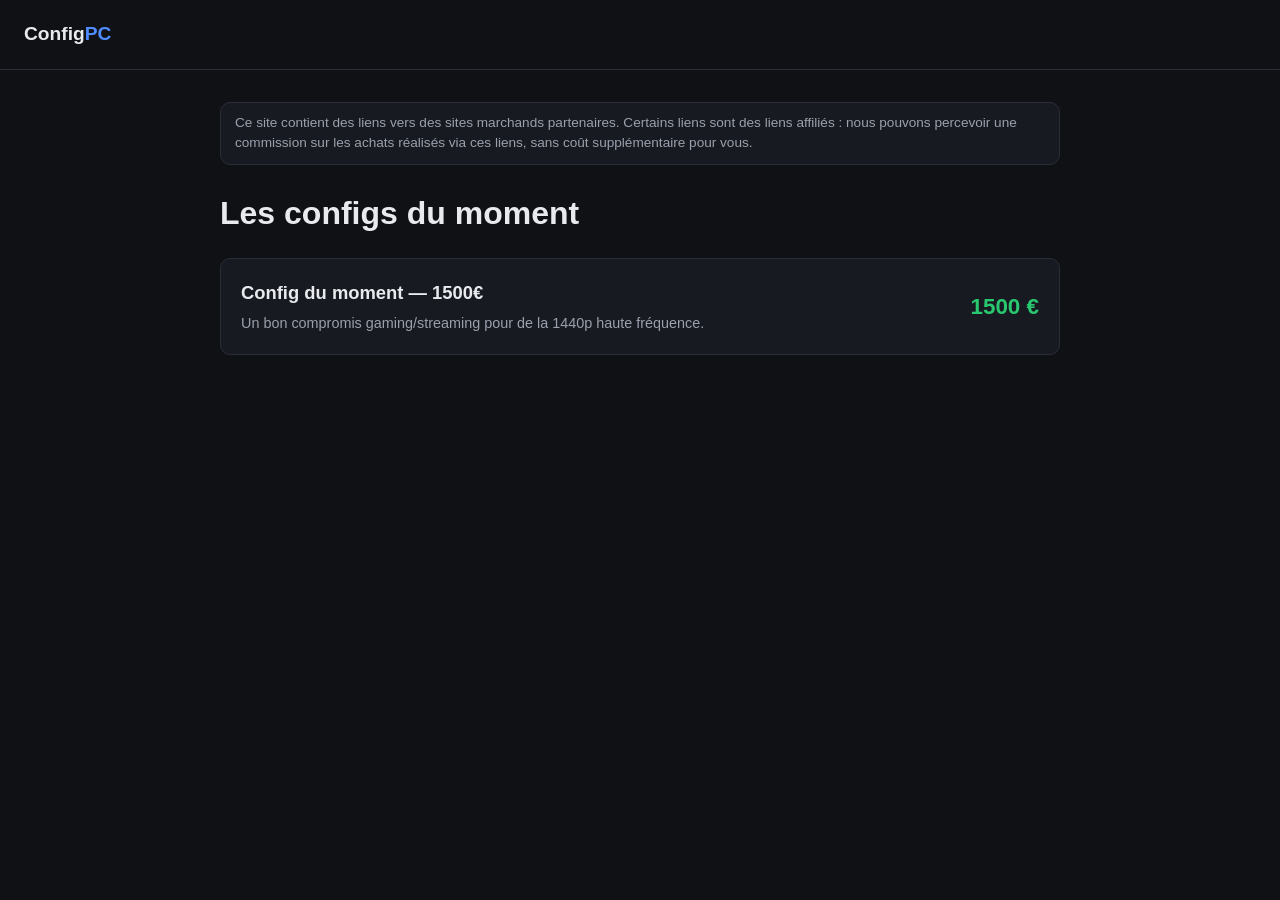
==== index.html @ 8f4c7db5 "Add files via upload" ====
<!doctype html>
<html lang="fr">
<head>
<meta charset="utf-8">
<meta name="viewport" content="width=device-width, initial-scale=1">
<title>Configs PC — Le site</title>
<link rel="stylesheet" href="style.css">
</head>
<body>
<header class="site">
  <a class="logo" href="index.html">Config<span>PC</span></a>
</header>

<main>
  <div class="disclosure">
    Ce site contient des liens vers des sites marchands partenaires. Certains liens sont des
    liens affiliés : nous pouvons percevoir une commission sur les achats réalisés via ces liens,
    sans coût supplémentaire pour vous.
  </div>

  <h1>Les configs du moment</h1>
  <div id="configs-list"></div>
</main>

<script src="data.js"></script>
<script>
  const list = document.getElementById("configs-list");
  CONFIGS.forEach(cfg => {
    const a = document.createElement("a");
    a.className = "config-card";
    a.href = "config.html?id=" + encodeURIComponent(cfg.id);
    a.innerHTML = `
      <div>
        <h2>${cfg.name}</h2>
        <p>${cfg.description || ""}</p>
      </div>
      <div class="config-price">${cfg.price} €</div>
    `;
    list.appendChild(a);
  });
</script>
</body>
</html>
---- style.css ----
:root {
  --bg: #0f1115;
  --panel: #171a21;
  --panel-2: #1e222b;
  --text: #e8eaed;
  --muted: #9aa1ac;
  --accent: #4f8cff;
  --accent-2: #29c76f;
  --warn: #ffb020;
  --border: #2a2e38;
  --radius: 10px;
}

* { box-sizing: border-box; }

body {
  margin: 0;
  font-family: -apple-system, BlinkMacSystemFont, "Segoe UI", Roboto, Helvetica, Arial, sans-serif;
  background: var(--bg);
  color: var(--text);
  line-height: 1.5;
}

header.site {
  padding: 20px 24px;
  border-bottom: 1px solid var(--border);
  display: flex;
  align-items: center;
  justify-content: space-between;
}

header.site .logo {
  font-weight: 700;
  font-size: 1.2rem;
  text-decoration: none;
  color: var(--text);
}

header.site .logo span { color: var(--accent); }

main {
  max-width: 880px;
  margin: 0 auto;
  padding: 32px 20px 80px;
}

.disclosure {
  font-size: 0.85rem;
  color: var(--muted);
  background: var(--panel);
  border: 1px solid var(--border);
  border-radius: var(--radius);
  padding: 10px 14px;
  margin-bottom: 24px;
}

.config-card {
  background: var(--panel);
  border: 1px solid var(--border);
  border-radius: var(--radius);
  padding: 20px;
  margin-bottom: 20px;
  display: flex;
  justify-content: space-between;
  align-items: center;
  gap: 16px;
  text-decoration: none;
  color: var(--text);
}

.config-card:hover { border-color: var(--accent); }

.config-card h2 { margin: 0 0 6px; font-size: 1.15rem; }
.config-card p { margin: 0; color: var(--muted); font-size: 0.9rem; }
.config-price {
  font-size: 1.4rem;
  font-weight: 700;
  color: var(--accent-2);
  white-space: nowrap;
}

.config-header {
  display: flex;
  justify-content: space-between;
  align-items: baseline;
  margin-bottom: 6px;
}

.config-header h1 { margin: 0; font-size: 1.5rem; }
.config-total { font-size: 1.6rem; font-weight: 700; color: var(--accent-2); }

.component-row {
  background: var(--panel);
  border: 1px solid var(--border);
  border-radius: var(--radius);
  padding: 16px 18px;
  margin-bottom: 12px;
  display: flex;
  justify-content: space-between;
  align-items: center;
  gap: 16px;
  flex-wrap: wrap;
}

.component-info .category {
  font-size: 0.75rem;
  text-transform: uppercase;
  letter-spacing: 0.04em;
  color: var(--muted);
}

.component-info .name { font-weight: 600; margin-top: 2px; }

.offer-list {
  display: flex;
  flex-direction: column;
  gap: 6px;
  align-items: flex-end;
}

.offer {
  display: flex;
  align-items: center;
  gap: 10px;
}

.offer .merchant { color: var(--muted); font-size: 0.85rem; }
.offer .price { font-weight: 700; }

.btn {
  display: inline-block;
  background: var(--accent);
  color: #fff;
  border: none;
  border-radius: 8px;
  padding: 8px 14px;
  font-size: 0.85rem;
  font-weight: 600;
  text-decoration: none;
  cursor: pointer;
}

.btn:hover { filter: brightness(1.08); }
.btn.secondary { background: var(--panel-2); border: 1px solid var(--border); color: var(--text); }

.back-link {
  color: var(--muted);
  text-decoration: none;
  font-size: 0.9rem;
}
.back-link:hover { color: var(--text); }

/* --- Gateway / passerelle --- */
.gateway-box {
  max-width: 520px;
  margin: 60px auto;
  background: var(--panel);
  border: 1px solid var(--border);
  border-radius: 14px;
  padding: 32px;
  text-align: center;
}

.gateway-box .icon { font-size: 2.4rem; margin-bottom: 10px; }
.gateway-box h1 { font-size: 1.3rem; margin: 0 0 12px; }
.gateway-box p { color: var(--muted); margin: 0 0 22px; font-size: 0.95rem; }

.gateway-box .product-summary {
  background: var(--panel-2);
  border: 1px solid var(--border);
  border-radius: 8px;
  padding: 14px;
  margin-bottom: 22px;
  text-align: left;
}
.gateway-box .product-summary .label { font-size: 0.75rem; color: var(--muted); text-transform: uppercase; }
.gateway-box .product-summary .value { font-weight: 700; margin-top: 2px; }

.gateway-box .btn-continue {
  width: 100%;
  padding: 14px;
  font-size: 1rem;
  border-radius: 10px;
}

.step-indicator {
  display: flex;
  justify-content: center;
  gap: 8px;
  margin-bottom: 20px;
}
.step-indicator .dot {
  width: 8px; height: 8px; border-radius: 50%;
  background: var(--border);
}
.step-indicator .dot.active { background: var(--accent); }
.step-indicator .dot.done { background: var(--accent-2); }

.error-box {
  max-width: 480px;
  margin: 60px auto;
  text-align: center;
  color: var(--muted);
}
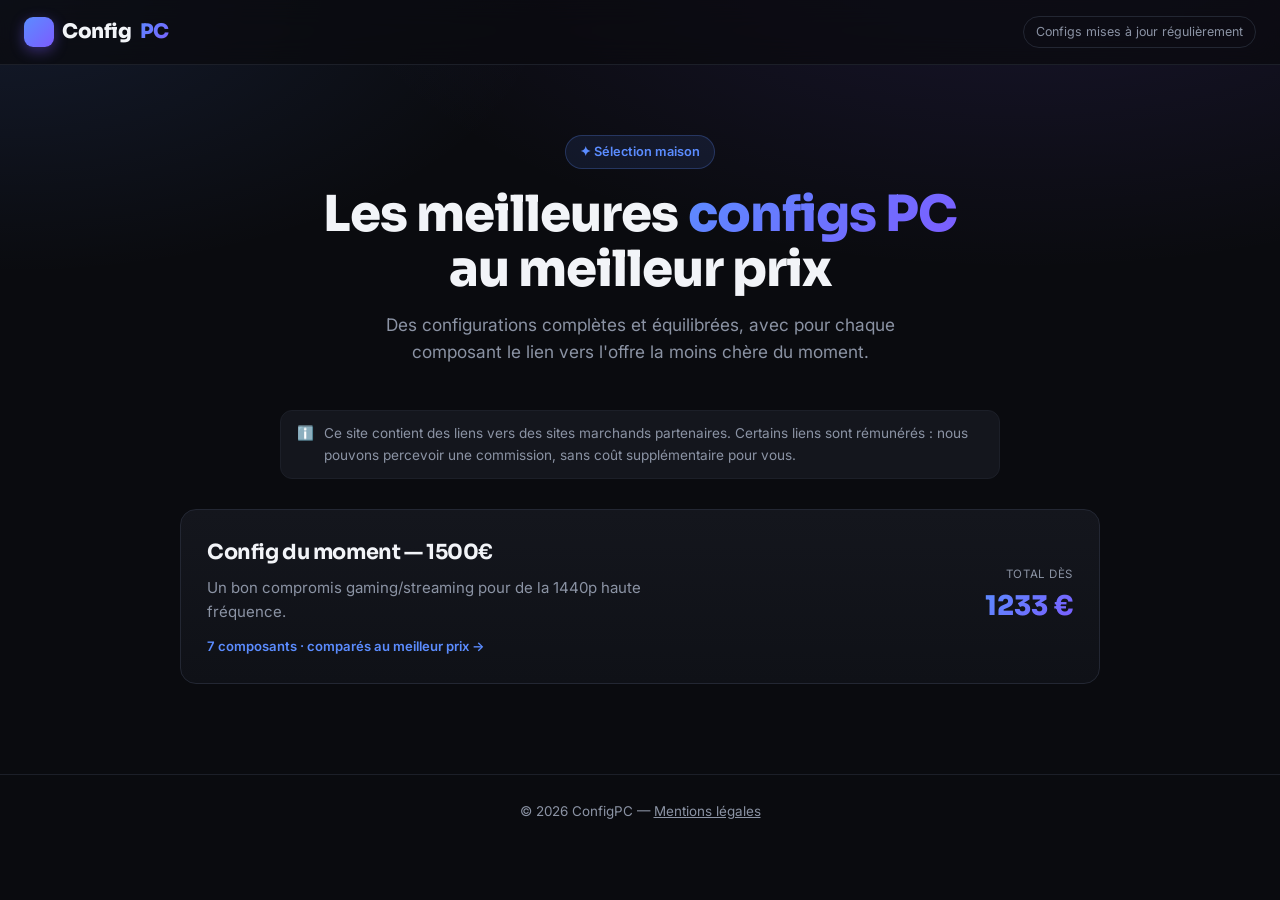
==== commit 41ba1e99: "Add files via upload" ====
--- a/index.html
+++ b/index.html
@@ -3,29 +3,40 @@
 <head>
 <meta charset="utf-8">
 <meta name="viewport" content="width=device-width, initial-scale=1">
-<title>Configs PC — Le site</title>
+<title>ConfigPC — Les meilleures configs PC du moment</title>
 <link rel="stylesheet" href="style.css">
 </head>
 <body>
 <header class="site">
-  <a class="logo" href="index.html">Config<span>PC</span></a>
+  <a class="logo" href="index.html"><span class="mark">🖥️</span>Config<span>PC</span></a>
+  <div class="tag">Configs mises à jour régulièrement</div>
 </header>
 
 <main>
+  <section class="hero">
+    <span class="eyebrow">✦ Sélection maison</span>
+    <h1>Les meilleures <span class="grad">configs PC</span><br>au meilleur prix</h1>
+    <p>Des configurations complètes et équilibrées, avec pour chaque composant le lien vers l'offre la moins chère du moment.</p>
+  </section>
+
   <div class="disclosure">
-    Ce site contient des liens vers des sites marchands partenaires. Certains liens sont des
-    liens affiliés : nous pouvons percevoir une commission sur les achats réalisés via ces liens,
-    sans coût supplémentaire pour vous.
+    <span>Ce site contient des liens vers des sites marchands partenaires. Certains liens sont rémunérés : nous pouvons percevoir une commission, sans coût supplémentaire pour vous.</span>
   </div>
 
-  <h1>Les configs du moment</h1>
-  <div id="configs-list"></div>
+  <div class="configs-grid" id="configs-list"></div>
 </main>
+
+<footer class="site">
+  © <span id="year"></span> ConfigPC — <a href="#">Mentions légales</a>
+</footer>
 
 <script src="data.js"></script>
 <script>
+  document.getElementById("year").textContent = new Date().getFullYear();
   const list = document.getElementById("configs-list");
   CONFIGS.forEach(cfg => {
+    const total = configTotal(cfg);
+    const nb = cfg.components.length;
     const a = document.createElement("a");
     a.className = "config-card";
     a.href = "config.html?id=" + encodeURIComponent(cfg.id);
@@ -33,8 +44,12 @@
       <div>
         <h2>${cfg.name}</h2>
         <p>${cfg.description || ""}</p>
+        <div class="cta">${nb} composants · comparés au meilleur prix →</div>
       </div>
-      <div class="config-price">${cfg.price} €</div>
+      <div class="price-wrap">
+        <div class="price-label">Total dès</div>
+        <div class="config-price">${total} €</div>
+      </div>
     `;
     list.appendChild(a);
   });
--- a/style.css
+++ b/style.css
@@ -1,204 +1,342 @@
+@import url('https://fonts.googleapis.com/css2?family=Sora:wght@600;700;800&family=Inter:wght@400;500;600&display=swap');
+
 :root {
-  --bg: #0f1115;
-  --panel: #171a21;
-  --panel-2: #1e222b;
-  --text: #e8eaed;
-  --muted: #9aa1ac;
-  --accent: #4f8cff;
-  --accent-2: #29c76f;
-  --warn: #ffb020;
-  --border: #2a2e38;
-  --radius: 10px;
+  --bg: #0a0b0f;
+  --bg-2: #0f1117;
+  --panel: #14161d;
+  --panel-2: #1a1d26;
+  --text: #f2f4f8;
+  --muted: #8b93a4;
+  --accent: #5b8cff;
+  --accent-2: #7c5cff;
+  --green: #2fd47a;
+  --warn: #ffb84d;
+  --border: #232733;
+  --border-soft: #1c1f28;
+  --radius: 16px;
+  --shadow: 0 10px 40px rgba(0,0,0,.45);
+  --grad: linear-gradient(135deg, #5b8cff 0%, #7c5cff 100%);
 }
 
 * { box-sizing: border-box; }
+
+html { scroll-behavior: smooth; }
 
 body {
   margin: 0;
-  font-family: -apple-system, BlinkMacSystemFont, "Segoe UI", Roboto, Helvetica, Arial, sans-serif;
-  background: var(--bg);
+  font-family: 'Inter', -apple-system, BlinkMacSystemFont, "Segoe UI", Roboto, sans-serif;
   color: var(--text);
-  line-height: 1.5;
-}
-
+  line-height: 1.6;
+  background:
+    radial-gradient(1200px 600px at 80% -10%, rgba(124,92,255,.14), transparent 60%),
+    radial-gradient(1000px 500px at 0% 0%, rgba(91,140,255,.12), transparent 55%),
+    var(--bg);
+  min-height: 100vh;
+}
+
+h1, h2, h3, .logo { font-family: 'Sora', 'Inter', sans-serif; letter-spacing: -0.02em; }
+
+a { color: inherit; }
+
+/* ---------- Header ---------- */
 header.site {
-  padding: 20px 24px;
-  border-bottom: 1px solid var(--border);
+  position: sticky;
+  top: 0;
+  z-index: 50;
+  padding: 16px 24px;
   display: flex;
   align-items: center;
   justify-content: space-between;
+  background: rgba(10,11,15,.72);
+  backdrop-filter: blur(14px);
+  border-bottom: 1px solid var(--border-soft);
 }
 
 header.site .logo {
-  font-weight: 700;
-  font-size: 1.2rem;
+  font-weight: 800;
+  font-size: 1.25rem;
   text-decoration: none;
   color: var(--text);
-}
-
-header.site .logo span { color: var(--accent); }
-
-main {
-  max-width: 880px;
-  margin: 0 auto;
-  padding: 32px 20px 80px;
-}
-
+  display: flex;
+  align-items: center;
+  gap: 8px;
+}
+header.site .logo .mark {
+  width: 30px; height: 30px;
+  border-radius: 9px;
+  background: var(--grad);
+  display: grid; place-items: center;
+  font-size: 15px;
+  box-shadow: 0 4px 14px rgba(124,92,255,.4);
+}
+header.site .logo span {
+  background: var(--grad);
+  -webkit-background-clip: text;
+  background-clip: text;
+  -webkit-text-fill-color: transparent;
+}
+header.site .tag {
+  font-size: .78rem;
+  color: var(--muted);
+  border: 1px solid var(--border);
+  padding: 5px 12px;
+  border-radius: 999px;
+}
+
+main { max-width: 960px; margin: 0 auto; padding: 40px 20px 90px; }
+
+/* ---------- Hero ---------- */
+.hero { text-align: center; padding: 30px 0 44px; }
+.hero .eyebrow {
+  display: inline-block;
+  font-size: .8rem;
+  font-weight: 600;
+  color: var(--accent);
+  background: rgba(91,140,255,.1);
+  border: 1px solid rgba(91,140,255,.25);
+  padding: 6px 14px;
+  border-radius: 999px;
+  margin-bottom: 18px;
+}
+.hero h1 { font-size: clamp(2rem, 5vw, 3.1rem); font-weight: 800; margin: 0 0 14px; line-height: 1.1; }
+.hero h1 .grad {
+  background: var(--grad);
+  -webkit-background-clip: text; background-clip: text; -webkit-text-fill-color: transparent;
+}
+.hero p { color: var(--muted); font-size: 1.08rem; max-width: 560px; margin: 0 auto; }
+
+/* ---------- Disclosure ---------- */
 .disclosure {
   font-size: 0.85rem;
   color: var(--muted);
   background: var(--panel);
+  border: 1px solid var(--border-soft);
+  border-radius: 12px;
+  padding: 12px 16px;
+  margin: 0 auto 30px;
+  max-width: 720px;
+  display: flex; gap: 10px; align-items: flex-start;
+}
+.disclosure::before { content: "ℹ️"; }
+
+/* ---------- Config cards (accueil) ---------- */
+.configs-grid { display: grid; gap: 18px; }
+.config-card {
+  position: relative;
+  background: linear-gradient(180deg, var(--panel) 0%, var(--bg-2) 100%);
   border: 1px solid var(--border);
   border-radius: var(--radius);
-  padding: 10px 14px;
-  margin-bottom: 24px;
-}
-
-.config-card {
-  background: var(--panel);
-  border: 1px solid var(--border);
-  border-radius: var(--radius);
-  padding: 20px;
-  margin-bottom: 20px;
+  padding: 26px;
   display: flex;
   justify-content: space-between;
   align-items: center;
-  gap: 16px;
+  gap: 20px;
   text-decoration: none;
   color: var(--text);
-}
-
-.config-card:hover { border-color: var(--accent); }
-
-.config-card h2 { margin: 0 0 6px; font-size: 1.15rem; }
-.config-card p { margin: 0; color: var(--muted); font-size: 0.9rem; }
+  transition: transform .18s ease, border-color .18s ease, box-shadow .18s ease;
+  overflow: hidden;
+}
+.config-card::before {
+  content: "";
+  position: absolute; inset: 0;
+  background: var(--grad);
+  opacity: 0; transition: opacity .18s ease;
+  -webkit-mask: linear-gradient(#000 0 0) content-box, linear-gradient(#000 0 0);
+  -webkit-mask-composite: xor; mask-composite: exclude;
+  padding: 1px; border-radius: var(--radius);
+}
+.config-card:hover { transform: translateY(-3px); border-color: transparent; box-shadow: var(--shadow); }
+.config-card:hover::before { opacity: 1; }
+.config-card h2 { margin: 0 0 6px; font-size: 1.3rem; }
+.config-card p { margin: 0; color: var(--muted); font-size: 0.94rem; max-width: 460px; }
+.config-card .cta { font-size: .82rem; color: var(--accent); margin-top: 12px; font-weight: 600; }
 .config-price {
-  font-size: 1.4rem;
-  font-weight: 700;
-  color: var(--accent-2);
+  font-size: 1.7rem;
+  font-weight: 800;
+  font-family: 'Sora', sans-serif;
+  background: var(--grad);
+  -webkit-background-clip: text; background-clip: text; -webkit-text-fill-color: transparent;
   white-space: nowrap;
 }
 
+/* ---------- Page config détail ---------- */
+.back-link { color: var(--muted); text-decoration: none; font-size: 0.92rem; display: inline-flex; gap: 6px; align-items: center; margin-bottom: 20px; }
+.back-link:hover { color: var(--text); }
+
 .config-header {
-  display: flex;
-  justify-content: space-between;
-  align-items: baseline;
-  margin-bottom: 6px;
-}
-
-.config-header h1 { margin: 0; font-size: 1.5rem; }
-.config-total { font-size: 1.6rem; font-weight: 700; color: var(--accent-2); }
+  display: flex; justify-content: space-between; align-items: center;
+  flex-wrap: wrap; gap: 12px;
+  padding: 26px;
+  background: linear-gradient(180deg, var(--panel) 0%, var(--bg-2) 100%);
+  border: 1px solid var(--border);
+  border-radius: var(--radius);
+  margin-bottom: 10px;
+}
+.config-header h1 { margin: 0; font-size: 1.6rem; }
+.config-header .sub { color: var(--muted); font-size: .95rem; margin-top: 4px; }
+.config-total {
+  font-size: 1.9rem; font-weight: 800; font-family: 'Sora', sans-serif;
+  background: var(--grad); -webkit-background-clip: text; background-clip: text; -webkit-text-fill-color: transparent;
+}
+
+.section-label { color: var(--muted); font-size: .8rem; text-transform: uppercase; letter-spacing: .08em; margin: 26px 4px 12px; }
 
 .component-row {
   background: var(--panel);
-  border: 1px solid var(--border);
-  border-radius: var(--radius);
-  padding: 16px 18px;
+  border: 1px solid var(--border-soft);
+  border-radius: 14px;
+  padding: 18px 20px;
   margin-bottom: 12px;
   display: flex;
   justify-content: space-between;
   align-items: center;
   gap: 16px;
   flex-wrap: wrap;
-}
-
-.component-info .category {
-  font-size: 0.75rem;
-  text-transform: uppercase;
-  letter-spacing: 0.04em;
-  color: var(--muted);
-}
-
-.component-info .name { font-weight: 600; margin-top: 2px; }
-
-.offer-list {
-  display: flex;
-  flex-direction: column;
-  gap: 6px;
-  align-items: flex-end;
-}
-
-.offer {
-  display: flex;
-  align-items: center;
-  gap: 10px;
-}
-
-.offer .merchant { color: var(--muted); font-size: 0.85rem; }
-.offer .price { font-weight: 700; }
-
+  transition: border-color .15s ease;
+}
+.component-row:hover { border-color: var(--border); }
+.component-info { display: flex; align-items: center; gap: 14px; }
+.component-info .ico {
+  width: 42px; height: 42px; border-radius: 11px;
+  background: var(--panel-2); border: 1px solid var(--border);
+  display: grid; place-items: center; font-size: 20px; flex-shrink: 0;
+}
+.component-info .category { font-size: 0.72rem; text-transform: uppercase; letter-spacing: 0.05em; color: var(--muted); }
+.component-info .name { font-weight: 600; margin-top: 1px; font-size: 1.02rem; }
+
+.offer-list { display: flex; flex-direction: column; gap: 8px; align-items: flex-end; }
+.offer { display: flex; align-items: center; gap: 12px; }
+.offer .merchant { color: var(--muted); font-size: 0.86rem; }
+.offer .price { font-weight: 700; font-size: 1.05rem; }
+
+/* ---------- Buttons ---------- */
 .btn {
-  display: inline-block;
-  background: var(--accent);
-  color: #fff;
-  border: none;
-  border-radius: 8px;
-  padding: 8px 14px;
-  font-size: 0.85rem;
-  font-weight: 600;
-  text-decoration: none;
-  cursor: pointer;
-}
-
-.btn:hover { filter: brightness(1.08); }
-.btn.secondary { background: var(--panel-2); border: 1px solid var(--border); color: var(--text); }
-
-.back-link {
-  color: var(--muted);
-  text-decoration: none;
-  font-size: 0.9rem;
-}
-.back-link:hover { color: var(--text); }
-
-/* --- Gateway / passerelle --- */
+  display: inline-flex; align-items: center; gap: 6px;
+  background: var(--grad); color: #fff; border: none;
+  border-radius: 10px; padding: 9px 16px;
+  font-size: 0.86rem; font-weight: 600; font-family: 'Inter', sans-serif;
+  text-decoration: none; cursor: pointer;
+  transition: transform .12s ease, filter .12s ease;
+  box-shadow: 0 4px 16px rgba(91,140,255,.28);
+}
+.btn:hover { transform: translateY(-1px); filter: brightness(1.08); }
+.btn.secondary { background: var(--panel-2); border: 1px solid var(--border); color: var(--text); box-shadow: none; }
+
+/* ---------- Gateway ---------- */
 .gateway-box {
-  max-width: 520px;
-  margin: 60px auto;
+  max-width: 480px; margin: 70px auto;
+  background: linear-gradient(180deg, var(--panel) 0%, var(--bg-2) 100%);
+  border: 1px solid var(--border);
+  border-radius: 20px; padding: 40px 34px;
+  text-align: center; box-shadow: var(--shadow);
+}
+.gateway-box .icon {
+  width: 64px; height: 64px; margin: 0 auto 18px;
+  border-radius: 18px; display: grid; place-items: center; font-size: 30px;
+  background: var(--panel-2); border: 1px solid var(--border);
+}
+.gateway-box h1 { font-size: 1.4rem; margin: 0 0 12px; }
+.gateway-box p { color: var(--muted); margin: 0 0 24px; font-size: 0.96rem; }
+.gateway-box .product-summary {
+  background: var(--bg-2); border: 1px solid var(--border-soft);
+  border-radius: 12px; padding: 16px; margin-bottom: 24px; text-align: left;
+}
+.gateway-box .product-summary .label { font-size: 0.72rem; color: var(--muted); text-transform: uppercase; letter-spacing: .05em; }
+.gateway-box .product-summary .value { font-weight: 700; margin-top: 2px; }
+.gateway-box .btn-continue { width: 100%; padding: 15px; font-size: 1rem; border-radius: 12px; justify-content: center; }
+
+.step-indicator { display: flex; justify-content: center; gap: 8px; margin-bottom: 22px; }
+.step-indicator .dot { width: 28px; height: 5px; border-radius: 999px; background: var(--border); }
+.step-indicator .dot.active { background: var(--accent); }
+.step-indicator .dot.done { background: var(--green); }
+
+.error-box { max-width: 480px; margin: 70px auto; text-align: center; color: var(--muted); }
+
+/* ---------- Prix carte accueil ---------- */
+.price-wrap { text-align: right; }
+.price-label { font-size: .72rem; color: var(--muted); text-transform: uppercase; letter-spacing: .05em; margin-bottom: 2px; }
+
+/* ---------- Total page config ---------- */
+.total-wrap { text-align: right; }
+.total-label { font-size: .72rem; color: var(--muted); text-transform: uppercase; letter-spacing: .05em; margin-bottom: 2px; }
+
+/* ---------- Carte composant (avec comparateur) ---------- */
+.component-card {
   background: var(--panel);
-  border: 1px solid var(--border);
+  border: 1px solid var(--border-soft);
   border-radius: 14px;
-  padding: 32px;
-  text-align: center;
-}
-
-.gateway-box .icon { font-size: 2.4rem; margin-bottom: 10px; }
-.gateway-box h1 { font-size: 1.3rem; margin: 0 0 12px; }
-.gateway-box p { color: var(--muted); margin: 0 0 22px; font-size: 0.95rem; }
-
-.gateway-box .product-summary {
-  background: var(--panel-2);
-  border: 1px solid var(--border);
-  border-radius: 8px;
-  padding: 14px;
-  margin-bottom: 22px;
-  text-align: left;
-}
-.gateway-box .product-summary .label { font-size: 0.75rem; color: var(--muted); text-transform: uppercase; }
-.gateway-box .product-summary .value { font-weight: 700; margin-top: 2px; }
-
-.gateway-box .btn-continue {
-  width: 100%;
-  padding: 14px;
-  font-size: 1rem;
-  border-radius: 10px;
-}
-
-.step-indicator {
-  display: flex;
-  justify-content: center;
-  gap: 8px;
-  margin-bottom: 20px;
-}
-.step-indicator .dot {
-  width: 8px; height: 8px; border-radius: 50%;
-  background: var(--border);
-}
-.step-indicator .dot.active { background: var(--accent); }
-.step-indicator .dot.done { background: var(--accent-2); }
-
-.error-box {
-  max-width: 480px;
-  margin: 60px auto;
-  text-align: center;
-  color: var(--muted);
-}
+  margin-bottom: 12px;
+  overflow: hidden;
+  transition: border-color .15s ease;
+}
+.component-card:hover { border-color: var(--border); }
+
+.component-head {
+  padding: 16px 18px;
+  display: flex; justify-content: space-between; align-items: center;
+  gap: 16px; flex-wrap: wrap;
+}
+.component-info { display: flex; align-items: center; gap: 14px; }
+.component-info .ico,
+.component-info .comp-img {
+  width: 56px; height: 56px; border-radius: 12px; flex-shrink: 0;
+  background: var(--panel-2); border: 1px solid var(--border);
+  display: grid; place-items: center; font-size: 24px;
+}
+.component-info .comp-img { object-fit: contain; padding: 4px; background: #fff; }
+.component-info .category { font-size: 0.72rem; text-transform: uppercase; letter-spacing: 0.05em; color: var(--muted); }
+.component-info .name { font-weight: 600; margin-top: 1px; font-size: 1.05rem; }
+.best-inline { font-size: .82rem; color: var(--muted); margin-top: 4px; }
+.best-inline strong { color: var(--green); }
+
+.head-right { display: flex; align-items: center; gap: 10px; }
+.compare-toggle {
+  background: var(--panel-2); border: 1px solid var(--border); color: var(--text);
+  border-radius: 9px; padding: 8px 12px; font-size: .82rem; font-weight: 600;
+  cursor: pointer; font-family: 'Inter', sans-serif;
+}
+.compare-toggle:hover { border-color: var(--accent); }
+
+/* panneau des offres (comparateur) */
+.offers-panel { max-height: 0; overflow: hidden; transition: max-height .3s ease; border-top: 0 solid var(--border-soft); }
+.offers-panel.open { max-height: 1400px; border-top: 1px solid var(--border-soft); }
+
+.offer-line {
+  display: flex; justify-content: space-between; align-items: center;
+  gap: 14px; padding: 14px 18px; border-bottom: 1px solid var(--border-soft);
+}
+.offer-line:last-child { border-bottom: none; }
+.offer-line.best { background: rgba(47,212,122,.06); }
+.offer-merchant { display: flex; flex-direction: column; gap: 2px; }
+.best-tag {
+  align-self: flex-start; font-size: .68rem; font-weight: 700; color: #041;
+  background: var(--green); padding: 2px 8px; border-radius: 999px; margin-bottom: 3px;
+}
+.offer-merchant .m-name { font-weight: 600; }
+.offer-merchant .m-sub { font-size: .8rem; color: var(--muted); display: flex; align-items: center; gap: 8px; }
+
+.offer-right { display: flex; align-items: center; gap: 14px; }
+.offer-prices { text-align: right; display: flex; flex-direction: column; }
+.old-price { font-size: .78rem; color: var(--muted); text-decoration: line-through; }
+.offer-total { font-weight: 800; font-size: 1.15rem; }
+
+.stock-badge { font-size: .7rem; padding: 2px 8px; border-radius: 999px; font-weight: 600; }
+.stock-ok  { background: rgba(47,212,122,.14); color: #6ff0a8; }
+.stock-low { background: rgba(255,184,77,.16); color: #ffce80; }
+.stock-out { background: rgba(255,90,90,.16); color: #ff9a9a; }
+
+.promo-line { display: flex; align-items: center; gap: 8px; margin-top: 4px; flex-wrap: wrap; }
+.promo-badge {
+  font-size: .74rem; font-weight: 700; padding: 3px 9px; border-radius: 999px;
+  background: linear-gradient(135deg,#ff6a3d,#ff3d81); color: #fff;
+}
+.countdown { font-size: .76rem; color: var(--warn); font-weight: 600; }
+
+/* ---------- Footer ---------- */
+footer.site { border-top: 1px solid var(--border-soft); padding: 26px 20px; text-align: center; color: var(--muted); font-size: .84rem; }
+footer.site a { color: var(--muted); }
+
+@media (max-width: 560px) {
+  .config-card, .config-header { flex-direction: column; align-items: flex-start; }
+  .offer-list { align-items: flex-start; width: 100%; }
+}
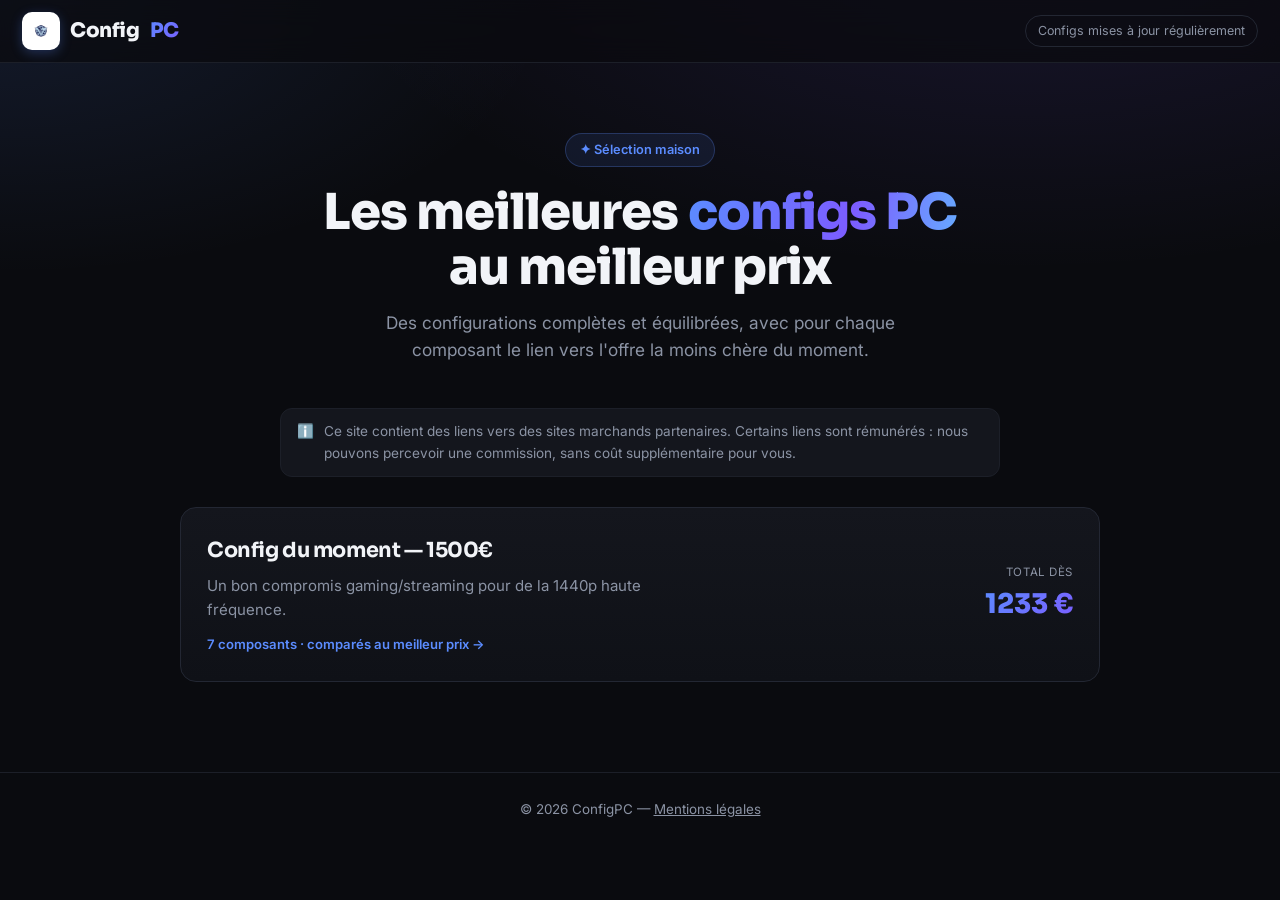
==== commit 25b1da36: "Add files via upload" ====
--- a/index.html
+++ b/index.html
@@ -4,11 +4,11 @@
 <meta charset="utf-8">
 <meta name="viewport" content="width=device-width, initial-scale=1">
 <title>ConfigPC — Les meilleures configs PC du moment</title>
-<link rel="stylesheet" href="style.css">
+<link rel="stylesheet" href="style.css?v=4">
 </head>
 <body>
 <header class="site">
-  <a class="logo" href="index.html"><span class="mark">🖥️</span>Config<span>PC</span></a>
+  <a class="logo" href="index.html"><img class="logo-img" src="logo.png" alt="ConfigPC">Config<span>PC</span></a>
   <div class="tag">Configs mises à jour régulièrement</div>
 </header>
 
@@ -30,29 +30,39 @@
   © <span id="year"></span> ConfigPC — <a href="#">Mentions légales</a>
 </footer>
 
-<script src="data.js"></script>
+<script src="ui.js?v=4"></script>
 <script>
-  document.getElementById("year").textContent = new Date().getFullYear();
-  const list = document.getElementById("configs-list");
-  CONFIGS.forEach(cfg => {
-    const total = configTotal(cfg);
-    const nb = cfg.components.length;
-    const a = document.createElement("a");
-    a.className = "config-card";
-    a.href = "config.html?id=" + encodeURIComponent(cfg.id);
-    a.innerHTML = `
-      <div>
-        <h2>${cfg.name}</h2>
-        <p>${cfg.description || ""}</p>
-        <div class="cta">${nb} composants · comparés au meilleur prix →</div>
-      </div>
-      <div class="price-wrap">
-        <div class="price-label">Total dès</div>
-        <div class="config-price">${total} €</div>
-      </div>
-    `;
-    list.appendChild(a);
-  });
+  const s = document.createElement('script');
+  s.src = 'data.js?t=' + Date.now();
+  s.onload = initAccueil;
+  s.onerror = () => { document.getElementById('configs-list').innerHTML =
+    '<p style="color:#8b93a4">Impossible de charger le catalogue (data.js).</p>'; };
+  document.head.appendChild(s);
+
+  function initAccueil() {
+    document.getElementById("year").textContent = new Date().getFullYear();
+    const list = document.getElementById("configs-list");
+    CONFIGS.forEach((cfg, i) => {
+      const total = configTotal(cfg);
+      const nb = cfg.components.length;
+      const a = document.createElement("a");
+      a.className = "config-card reveal";
+      a.style.animationDelay = (0.06 * i) + "s";
+      a.href = "config.html?id=" + encodeURIComponent(cfg.id);
+      a.innerHTML = `
+        <div>
+          <h2>${cfg.name}</h2>
+          <p>${cfg.description || ""}</p>
+          <div class="cta">${nb} composants · comparés au meilleur prix →</div>
+        </div>
+        <div class="price-wrap">
+          <div class="price-label">Total dès</div>
+          <div class="config-price">${total} €</div>
+        </div>`;
+      list.appendChild(a);
+    });
+    revealOnScroll();
+  }
 </script>
 </body>
 </html>
--- a/style.css
+++ b/style.css
@@ -19,8 +19,7 @@
 }
 
 * { box-sizing: border-box; }
-
-html { scroll-behavior: smooth; }
+html { scroll-behavior: smooth; -webkit-text-size-adjust: 100%; }
 
 body {
   margin: 0;
@@ -32,55 +31,38 @@
     radial-gradient(1000px 500px at 0% 0%, rgba(91,140,255,.12), transparent 55%),
     var(--bg);
   min-height: 100vh;
+  overflow-x: hidden;
 }
 
 h1, h2, h3, .logo { font-family: 'Sora', 'Inter', sans-serif; letter-spacing: -0.02em; }
-
 a { color: inherit; }
+img { max-width: 100%; }
 
 /* ---------- Header ---------- */
 header.site {
-  position: sticky;
-  top: 0;
-  z-index: 50;
-  padding: 16px 24px;
-  display: flex;
-  align-items: center;
-  justify-content: space-between;
+  position: sticky; top: 0; z-index: 50;
+  padding: 12px 22px;
+  display: flex; align-items: center; justify-content: space-between;
   background: rgba(10,11,15,.72);
   backdrop-filter: blur(14px);
   border-bottom: 1px solid var(--border-soft);
 }
-
 header.site .logo {
-  font-weight: 800;
-  font-size: 1.25rem;
-  text-decoration: none;
-  color: var(--text);
-  display: flex;
-  align-items: center;
-  gap: 8px;
-}
-header.site .logo .mark {
-  width: 30px; height: 30px;
-  border-radius: 9px;
-  background: var(--grad);
-  display: grid; place-items: center;
-  font-size: 15px;
-  box-shadow: 0 4px 14px rgba(124,92,255,.4);
-}
+  font-weight: 800; font-size: 1.25rem; text-decoration: none;
+  color: var(--text); display: flex; align-items: center; gap: 10px;
+}
+header.site .logo .logo-img {
+  width: 38px; height: 38px; border-radius: 10px; object-fit: cover;
+  background: #fff; padding: 2px; box-shadow: 0 3px 12px rgba(91,140,255,.28);
+  transition: transform .3s ease;
+}
+header.site .logo:hover .logo-img { transform: rotate(-6deg) scale(1.06); }
 header.site .logo span {
-  background: var(--grad);
-  -webkit-background-clip: text;
-  background-clip: text;
-  -webkit-text-fill-color: transparent;
+  background: var(--grad); -webkit-background-clip: text; background-clip: text; -webkit-text-fill-color: transparent;
 }
 header.site .tag {
-  font-size: .78rem;
-  color: var(--muted);
-  border: 1px solid var(--border);
-  padding: 5px 12px;
-  border-radius: 999px;
+  font-size: .78rem; color: var(--muted);
+  border: 1px solid var(--border); padding: 5px 12px; border-radius: 999px;
 }
 
 main { max-width: 960px; margin: 0 auto; padding: 40px 20px 90px; }
@@ -88,33 +70,25 @@
 /* ---------- Hero ---------- */
 .hero { text-align: center; padding: 30px 0 44px; }
 .hero .eyebrow {
-  display: inline-block;
-  font-size: .8rem;
-  font-weight: 600;
-  color: var(--accent);
-  background: rgba(91,140,255,.1);
-  border: 1px solid rgba(91,140,255,.25);
-  padding: 6px 14px;
-  border-radius: 999px;
-  margin-bottom: 18px;
-}
-.hero h1 { font-size: clamp(2rem, 5vw, 3.1rem); font-weight: 800; margin: 0 0 14px; line-height: 1.1; }
+  display: inline-block; font-size: .8rem; font-weight: 600; color: var(--accent);
+  background: rgba(91,140,255,.1); border: 1px solid rgba(91,140,255,.25);
+  padding: 6px 14px; border-radius: 999px; margin-bottom: 18px;
+  animation: fadeUp .6s both;
+}
+.hero h1 { font-size: clamp(2rem, 6vw, 3.1rem); font-weight: 800; margin: 0 0 14px; line-height: 1.1; animation: fadeUp .6s .05s both; }
 .hero h1 .grad {
-  background: var(--grad);
+  background: linear-gradient(100deg,#5b8cff,#7c5cff,#5bd6ff,#7c5cff,#5b8cff);
+  background-size: 250% auto;
   -webkit-background-clip: text; background-clip: text; -webkit-text-fill-color: transparent;
-}
-.hero p { color: var(--muted); font-size: 1.08rem; max-width: 560px; margin: 0 auto; }
+  animation: shimmer 7s linear infinite;
+}
+.hero p { color: var(--muted); font-size: 1.08rem; max-width: 560px; margin: 0 auto; animation: fadeUp .6s .1s both; }
 
 /* ---------- Disclosure ---------- */
 .disclosure {
-  font-size: 0.85rem;
-  color: var(--muted);
-  background: var(--panel);
-  border: 1px solid var(--border-soft);
-  border-radius: 12px;
-  padding: 12px 16px;
-  margin: 0 auto 30px;
-  max-width: 720px;
+  font-size: 0.85rem; color: var(--muted);
+  background: var(--panel); border: 1px solid var(--border-soft);
+  border-radius: 12px; padding: 12px 16px; margin: 0 auto 30px; max-width: 720px;
   display: flex; gap: 10px; align-items: flex-start;
 }
 .disclosure::before { content: "ℹ️"; }
@@ -124,219 +98,161 @@
 .config-card {
   position: relative;
   background: linear-gradient(180deg, var(--panel) 0%, var(--bg-2) 100%);
-  border: 1px solid var(--border);
-  border-radius: var(--radius);
-  padding: 26px;
-  display: flex;
-  justify-content: space-between;
-  align-items: center;
-  gap: 20px;
-  text-decoration: none;
-  color: var(--text);
-  transition: transform .18s ease, border-color .18s ease, box-shadow .18s ease;
+  border: 1px solid var(--border); border-radius: var(--radius);
+  padding: 26px; display: flex; justify-content: space-between; align-items: center; gap: 20px;
+  text-decoration: none; color: var(--text);
+  transition: transform .2s cubic-bezier(.2,.7,.2,1), border-color .2s, box-shadow .2s;
   overflow: hidden;
 }
 .config-card::before {
-  content: "";
-  position: absolute; inset: 0;
-  background: var(--grad);
-  opacity: 0; transition: opacity .18s ease;
+  content: ""; position: absolute; inset: 0; background: var(--grad); opacity: 0; transition: opacity .2s;
   -webkit-mask: linear-gradient(#000 0 0) content-box, linear-gradient(#000 0 0);
-  -webkit-mask-composite: xor; mask-composite: exclude;
-  padding: 1px; border-radius: var(--radius);
-}
-.config-card:hover { transform: translateY(-3px); border-color: transparent; box-shadow: var(--shadow); }
+  -webkit-mask-composite: xor; mask-composite: exclude; padding: 1px; border-radius: var(--radius);
+}
+.config-card:hover { transform: translateY(-4px); border-color: transparent; box-shadow: var(--shadow); }
 .config-card:hover::before { opacity: 1; }
+.config-card:active { transform: translateY(-1px); }
 .config-card h2 { margin: 0 0 6px; font-size: 1.3rem; }
 .config-card p { margin: 0; color: var(--muted); font-size: 0.94rem; max-width: 460px; }
 .config-card .cta { font-size: .82rem; color: var(--accent); margin-top: 12px; font-weight: 600; }
+.price-wrap { text-align: right; }
+.price-label, .total-label { font-size: .72rem; color: var(--muted); text-transform: uppercase; letter-spacing: .05em; margin-bottom: 2px; }
 .config-price {
-  font-size: 1.7rem;
-  font-weight: 800;
-  font-family: 'Sora', sans-serif;
-  background: var(--grad);
-  -webkit-background-clip: text; background-clip: text; -webkit-text-fill-color: transparent;
-  white-space: nowrap;
-}
-
-/* ---------- Page config détail ---------- */
-.back-link { color: var(--muted); text-decoration: none; font-size: 0.92rem; display: inline-flex; gap: 6px; align-items: center; margin-bottom: 20px; }
-.back-link:hover { color: var(--text); }
+  font-size: 1.7rem; font-weight: 800; font-family: 'Sora', sans-serif;
+  background: var(--grad); -webkit-background-clip: text; background-clip: text; -webkit-text-fill-color: transparent; white-space: nowrap;
+}
+
+/* ---------- Page config ---------- */
+.back-link { color: var(--muted); text-decoration: none; font-size: 0.92rem; display: inline-flex; gap: 6px; align-items: center; margin-bottom: 20px; transition: gap .15s, color .15s; }
+.back-link:hover { color: var(--text); gap: 10px; }
 
 .config-header {
-  display: flex; justify-content: space-between; align-items: center;
-  flex-wrap: wrap; gap: 12px;
-  padding: 26px;
-  background: linear-gradient(180deg, var(--panel) 0%, var(--bg-2) 100%);
-  border: 1px solid var(--border);
-  border-radius: var(--radius);
-  margin-bottom: 10px;
+  display: flex; justify-content: space-between; align-items: center; flex-wrap: wrap; gap: 12px;
+  padding: 26px; background: linear-gradient(180deg, var(--panel) 0%, var(--bg-2) 100%);
+  border: 1px solid var(--border); border-radius: var(--radius); margin-bottom: 10px;
 }
 .config-header h1 { margin: 0; font-size: 1.6rem; }
 .config-header .sub { color: var(--muted); font-size: .95rem; margin-top: 4px; }
-.config-total {
-  font-size: 1.9rem; font-weight: 800; font-family: 'Sora', sans-serif;
-  background: var(--grad); -webkit-background-clip: text; background-clip: text; -webkit-text-fill-color: transparent;
-}
+.total-wrap { text-align: right; }
+.config-total { font-size: 1.9rem; font-weight: 800; font-family: 'Sora', sans-serif; background: var(--grad); -webkit-background-clip: text; background-clip: text; -webkit-text-fill-color: transparent; }
 
 .section-label { color: var(--muted); font-size: .8rem; text-transform: uppercase; letter-spacing: .08em; margin: 26px 4px 12px; }
 
-.component-row {
-  background: var(--panel);
-  border: 1px solid var(--border-soft);
-  border-radius: 14px;
-  padding: 18px 20px;
-  margin-bottom: 12px;
-  display: flex;
-  justify-content: space-between;
-  align-items: center;
-  gap: 16px;
-  flex-wrap: wrap;
-  transition: border-color .15s ease;
-}
-.component-row:hover { border-color: var(--border); }
-.component-info { display: flex; align-items: center; gap: 14px; }
-.component-info .ico {
-  width: 42px; height: 42px; border-radius: 11px;
+/* ---------- Carte composant + comparateur ---------- */
+.component-card { background: var(--panel); border: 1px solid var(--border-soft); border-radius: 14px; margin-bottom: 12px; overflow: hidden; transition: border-color .15s, transform .15s; }
+.component-card:hover { border-color: var(--border); }
+.component-head { padding: 16px 18px; display: flex; justify-content: space-between; align-items: center; gap: 16px; flex-wrap: wrap; }
+.component-info { display: flex; align-items: center; gap: 14px; min-width: 0; }
+.component-info .ico, .component-info .comp-img {
+  width: 58px; height: 58px; border-radius: 12px; flex-shrink: 0;
   background: var(--panel-2); border: 1px solid var(--border);
-  display: grid; place-items: center; font-size: 20px; flex-shrink: 0;
-}
+  display: grid; place-items: center;
+}
+.component-info .ico svg { width: 30px; height: 30px; color: var(--accent); }
+.component-info .comp-img { object-fit: contain; padding: 5px; background: #fff; }
 .component-info .category { font-size: 0.72rem; text-transform: uppercase; letter-spacing: 0.05em; color: var(--muted); }
-.component-info .name { font-weight: 600; margin-top: 1px; font-size: 1.02rem; }
-
-.offer-list { display: flex; flex-direction: column; gap: 8px; align-items: flex-end; }
-.offer { display: flex; align-items: center; gap: 12px; }
-.offer .merchant { color: var(--muted); font-size: 0.86rem; }
-.offer .price { font-weight: 700; font-size: 1.05rem; }
-
-/* ---------- Buttons ---------- */
+.component-info .name { font-weight: 600; margin-top: 1px; font-size: 1.05rem; }
+.best-inline { font-size: .82rem; color: var(--muted); margin-top: 4px; display: flex; align-items: center; gap: 6px; flex-wrap: wrap; }
+.best-inline strong { color: var(--green); }
+
+.head-right { display: flex; align-items: center; gap: 10px; }
+.compare-toggle {
+  background: var(--panel-2); border: 1px solid var(--border); color: var(--text);
+  border-radius: 9px; padding: 9px 13px; font-size: .82rem; font-weight: 600; cursor: pointer; font-family: 'Inter', sans-serif;
+  transition: border-color .15s, background .15s;
+}
+.compare-toggle:hover { border-color: var(--accent); background: var(--panel); }
+
+.offers-panel { max-height: 0; overflow: hidden; transition: max-height .35s ease; }
+.offers-panel.open { max-height: 1600px; border-top: 1px solid var(--border-soft); }
+.offer-line { display: flex; justify-content: space-between; align-items: center; gap: 14px; padding: 14px 18px; border-bottom: 1px solid var(--border-soft); }
+.offer-line:last-child { border-bottom: none; }
+.offer-line.best { background: rgba(47,212,122,.06); }
+.offer-merchant { display: flex; flex-direction: column; gap: 2px; min-width: 0; }
+.best-tag { align-self: flex-start; font-size: .68rem; font-weight: 700; color: #041; background: var(--green); padding: 2px 8px; border-radius: 999px; margin-bottom: 3px; }
+.offer-merchant .m-name { font-weight: 600; display: flex; align-items: center; gap: 7px; }
+.offer-merchant .m-sub { font-size: .8rem; color: var(--muted); display: flex; align-items: center; gap: 8px; flex-wrap: wrap; }
+.offer-right { display: flex; align-items: center; gap: 14px; }
+.offer-prices { text-align: right; display: flex; flex-direction: column; }
+.old-price { font-size: .78rem; color: var(--muted); text-decoration: line-through; }
+.offer-total { font-weight: 800; font-size: 1.15rem; }
+
+/* ---------- Drapeaux (SVG, marchent sur Windows) ---------- */
+.flag { width: 20px; height: 14px; border-radius: 3px; flex-shrink: 0; box-shadow: 0 0 0 1px rgba(255,255,255,.12); display: inline-block; vertical-align: middle; }
+
+/* ---------- Badges ---------- */
+.stock-badge { font-size: .7rem; padding: 2px 8px; border-radius: 999px; font-weight: 600; }
+.stock-ok  { background: rgba(47,212,122,.14); color: #6ff0a8; }
+.stock-low { background: rgba(255,184,77,.16); color: #ffce80; }
+.stock-out { background: rgba(255,90,90,.16); color: #ff9a9a; }
+.promo-line { display: flex; align-items: center; gap: 8px; margin-top: 4px; flex-wrap: wrap; }
+.promo-badge { font-size: .74rem; font-weight: 700; padding: 3px 9px; border-radius: 999px; background: linear-gradient(135deg,#ff6a3d,#ff3d81); color: #fff; box-shadow: 0 0 14px rgba(255,61,129,.35); animation: pulse 2.2s ease-in-out infinite; }
+.countdown { font-size: .76rem; color: var(--warn); font-weight: 600; }
+
+/* ---------- Boutons (avec animation) ---------- */
 .btn {
-  display: inline-flex; align-items: center; gap: 6px;
-  background: var(--grad); color: #fff; border: none;
-  border-radius: 10px; padding: 9px 16px;
-  font-size: 0.86rem; font-weight: 600; font-family: 'Inter', sans-serif;
-  text-decoration: none; cursor: pointer;
-  transition: transform .12s ease, filter .12s ease;
-  box-shadow: 0 4px 16px rgba(91,140,255,.28);
-}
-.btn:hover { transform: translateY(-1px); filter: brightness(1.08); }
+  position: relative; overflow: hidden;
+  display: inline-flex; align-items: center; justify-content: center; gap: 6px;
+  background: var(--grad); color: #fff; border: none; border-radius: 10px; padding: 10px 17px;
+  font-size: 0.86rem; font-weight: 600; font-family: 'Inter', sans-serif; text-decoration: none; cursor: pointer;
+  transition: transform .14s cubic-bezier(.2,.7,.2,1), box-shadow .14s, filter .14s;
+  box-shadow: 0 4px 16px rgba(91,140,255,.28); min-height: 40px;
+}
+.btn::after {
+  content: ""; position: absolute; top: 0; left: -75%; width: 50%; height: 100%;
+  background: linear-gradient(120deg, transparent, rgba(255,255,255,.35), transparent);
+  transform: skewX(-20deg); transition: left .5s ease;
+}
+.btn:hover { transform: translateY(-2px); filter: brightness(1.07); box-shadow: 0 8px 24px rgba(91,140,255,.42); }
+.btn:hover::after { left: 130%; }
+.btn:active { transform: translateY(0) scale(.97); }
 .btn.secondary { background: var(--panel-2); border: 1px solid var(--border); color: var(--text); box-shadow: none; }
 
 /* ---------- Gateway ---------- */
-.gateway-box {
-  max-width: 480px; margin: 70px auto;
-  background: linear-gradient(180deg, var(--panel) 0%, var(--bg-2) 100%);
-  border: 1px solid var(--border);
-  border-radius: 20px; padding: 40px 34px;
-  text-align: center; box-shadow: var(--shadow);
-}
-.gateway-box .icon {
-  width: 64px; height: 64px; margin: 0 auto 18px;
-  border-radius: 18px; display: grid; place-items: center; font-size: 30px;
-  background: var(--panel-2); border: 1px solid var(--border);
-}
+.gateway-box { max-width: 480px; margin: 70px auto; background: linear-gradient(180deg, var(--panel) 0%, var(--bg-2) 100%); border: 1px solid var(--border); border-radius: 20px; padding: 40px 34px; text-align: center; box-shadow: var(--shadow); animation: fadeUp .5s both; }
+.gateway-box .icon { width: 64px; height: 64px; margin: 0 auto 18px; border-radius: 18px; display: grid; place-items: center; font-size: 30px; background: var(--panel-2); border: 1px solid var(--border); }
 .gateway-box h1 { font-size: 1.4rem; margin: 0 0 12px; }
 .gateway-box p { color: var(--muted); margin: 0 0 24px; font-size: 0.96rem; }
-.gateway-box .product-summary {
-  background: var(--bg-2); border: 1px solid var(--border-soft);
-  border-radius: 12px; padding: 16px; margin-bottom: 24px; text-align: left;
-}
+.gateway-box .product-summary { background: var(--bg-2); border: 1px solid var(--border-soft); border-radius: 12px; padding: 16px; margin-bottom: 24px; text-align: left; }
 .gateway-box .product-summary .label { font-size: 0.72rem; color: var(--muted); text-transform: uppercase; letter-spacing: .05em; }
 .gateway-box .product-summary .value { font-weight: 700; margin-top: 2px; }
-.gateway-box .btn-continue { width: 100%; padding: 15px; font-size: 1rem; border-radius: 12px; justify-content: center; }
-
+.gateway-box .btn-continue { width: 100%; padding: 15px; font-size: 1rem; border-radius: 12px; }
 .step-indicator { display: flex; justify-content: center; gap: 8px; margin-bottom: 22px; }
 .step-indicator .dot { width: 28px; height: 5px; border-radius: 999px; background: var(--border); }
 .step-indicator .dot.active { background: var(--accent); }
 .step-indicator .dot.done { background: var(--green); }
-
 .error-box { max-width: 480px; margin: 70px auto; text-align: center; color: var(--muted); }
-
-/* ---------- Prix carte accueil ---------- */
-.price-wrap { text-align: right; }
-.price-label { font-size: .72rem; color: var(--muted); text-transform: uppercase; letter-spacing: .05em; margin-bottom: 2px; }
-
-/* ---------- Total page config ---------- */
-.total-wrap { text-align: right; }
-.total-label { font-size: .72rem; color: var(--muted); text-transform: uppercase; letter-spacing: .05em; margin-bottom: 2px; }
-
-/* ---------- Carte composant (avec comparateur) ---------- */
-.component-card {
-  background: var(--panel);
-  border: 1px solid var(--border-soft);
-  border-radius: 14px;
-  margin-bottom: 12px;
-  overflow: hidden;
-  transition: border-color .15s ease;
-}
-.component-card:hover { border-color: var(--border); }
-
-.component-head {
-  padding: 16px 18px;
-  display: flex; justify-content: space-between; align-items: center;
-  gap: 16px; flex-wrap: wrap;
-}
-.component-info { display: flex; align-items: center; gap: 14px; }
-.component-info .ico,
-.component-info .comp-img {
-  width: 56px; height: 56px; border-radius: 12px; flex-shrink: 0;
-  background: var(--panel-2); border: 1px solid var(--border);
-  display: grid; place-items: center; font-size: 24px;
-}
-.component-info .comp-img { object-fit: contain; padding: 4px; background: #fff; }
-.component-info .category { font-size: 0.72rem; text-transform: uppercase; letter-spacing: 0.05em; color: var(--muted); }
-.component-info .name { font-weight: 600; margin-top: 1px; font-size: 1.05rem; }
-.best-inline { font-size: .82rem; color: var(--muted); margin-top: 4px; }
-.best-inline strong { color: var(--green); }
-
-.head-right { display: flex; align-items: center; gap: 10px; }
-.compare-toggle {
-  background: var(--panel-2); border: 1px solid var(--border); color: var(--text);
-  border-radius: 9px; padding: 8px 12px; font-size: .82rem; font-weight: 600;
-  cursor: pointer; font-family: 'Inter', sans-serif;
-}
-.compare-toggle:hover { border-color: var(--accent); }
-
-/* panneau des offres (comparateur) */
-.offers-panel { max-height: 0; overflow: hidden; transition: max-height .3s ease; border-top: 0 solid var(--border-soft); }
-.offers-panel.open { max-height: 1400px; border-top: 1px solid var(--border-soft); }
-
-.offer-line {
-  display: flex; justify-content: space-between; align-items: center;
-  gap: 14px; padding: 14px 18px; border-bottom: 1px solid var(--border-soft);
-}
-.offer-line:last-child { border-bottom: none; }
-.offer-line.best { background: rgba(47,212,122,.06); }
-.offer-merchant { display: flex; flex-direction: column; gap: 2px; }
-.best-tag {
-  align-self: flex-start; font-size: .68rem; font-weight: 700; color: #041;
-  background: var(--green); padding: 2px 8px; border-radius: 999px; margin-bottom: 3px;
-}
-.offer-merchant .m-name { font-weight: 600; }
-.offer-merchant .m-sub { font-size: .8rem; color: var(--muted); display: flex; align-items: center; gap: 8px; }
-
-.offer-right { display: flex; align-items: center; gap: 14px; }
-.offer-prices { text-align: right; display: flex; flex-direction: column; }
-.old-price { font-size: .78rem; color: var(--muted); text-decoration: line-through; }
-.offer-total { font-weight: 800; font-size: 1.15rem; }
-
-.stock-badge { font-size: .7rem; padding: 2px 8px; border-radius: 999px; font-weight: 600; }
-.stock-ok  { background: rgba(47,212,122,.14); color: #6ff0a8; }
-.stock-low { background: rgba(255,184,77,.16); color: #ffce80; }
-.stock-out { background: rgba(255,90,90,.16); color: #ff9a9a; }
-
-.promo-line { display: flex; align-items: center; gap: 8px; margin-top: 4px; flex-wrap: wrap; }
-.promo-badge {
-  font-size: .74rem; font-weight: 700; padding: 3px 9px; border-radius: 999px;
-  background: linear-gradient(135deg,#ff6a3d,#ff3d81); color: #fff;
-}
-.countdown { font-size: .76rem; color: var(--warn); font-weight: 600; }
 
 /* ---------- Footer ---------- */
 footer.site { border-top: 1px solid var(--border-soft); padding: 26px 20px; text-align: center; color: var(--muted); font-size: .84rem; }
 footer.site a { color: var(--muted); }
 
-@media (max-width: 560px) {
-  .config-card, .config-header { flex-direction: column; align-items: flex-start; }
-  .offer-list { align-items: flex-start; width: 100%; }
-}
+/* ---------- Animations d'apparition ---------- */
+.reveal { opacity: 0; }
+.reveal.in { animation: fadeUp .55s cubic-bezier(.2,.7,.2,1) both; }
+@keyframes fadeUp { from { opacity: 0; transform: translateY(18px); } to { opacity: 1; transform: none; } }
+@keyframes shimmer { to { background-position: 250% center; } }
+@keyframes pulse { 0%,100% { box-shadow: 0 0 10px rgba(255,61,129,.3); } 50% { box-shadow: 0 0 20px rgba(255,61,129,.6); } }
+
+/* ---------- Mobile ---------- */
+@media (max-width: 640px) {
+  header.site { padding: 10px 16px; }
+  header.site .tag { display: none; }
+  main { padding: 28px 16px 70px; }
+  .config-card { flex-direction: column; align-items: flex-start; padding: 20px; }
+  .price-wrap { text-align: left; }
+  .config-header { flex-direction: column; align-items: flex-start; }
+  .total-wrap { text-align: left; }
+  .component-head { align-items: flex-start; }
+  .component-info { gap: 12px; }
+  .component-info .ico, .component-info .comp-img { width: 48px; height: 48px; }
+  .head-right { width: 100%; justify-content: space-between; }
+  .head-right .btn { flex: 1; }
+  .offer-line { flex-wrap: wrap; }
+  .offer-right { width: 100%; justify-content: space-between; }
+}
+
+/* ---------- Respect des préférences (moins d'animation = moins de conso) ---------- */
+@media (prefers-reduced-motion: reduce) {
+  *, *::before, *::after { animation: none !important; transition: none !important; scroll-behavior: auto !important; }
+}
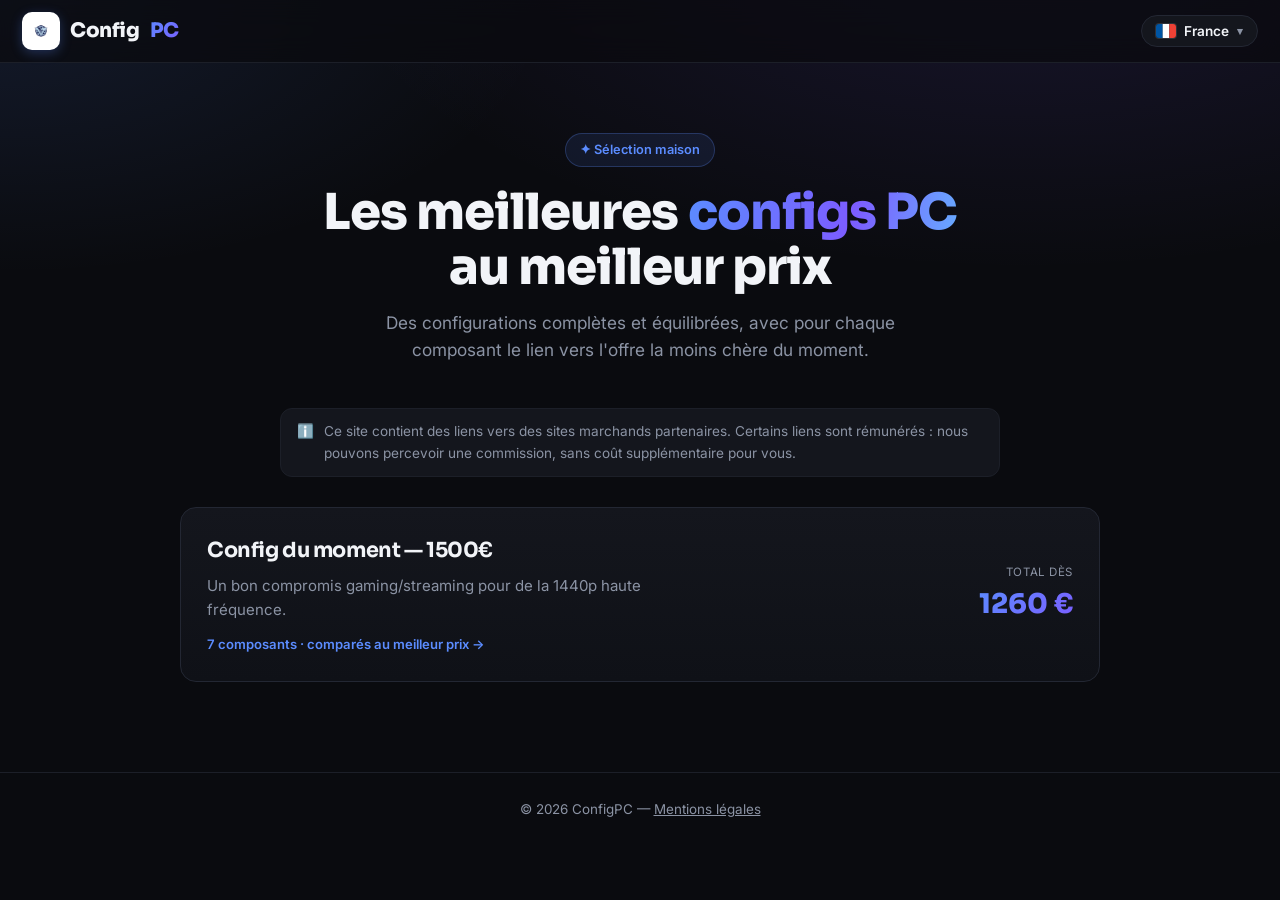
==== commit 97775f9e: "Add files via upload" ====
--- a/index.html
+++ b/index.html
@@ -3,8 +3,12 @@
 <head>
 <meta charset="utf-8">
 <meta name="viewport" content="width=device-width, initial-scale=1">
+<meta http-equiv="Cache-Control" content="no-cache, no-store, must-revalidate">
+<meta http-equiv="Pragma" content="no-cache">
+<meta http-equiv="Expires" content="0">
+
 <title>ConfigPC — Les meilleures configs PC du moment</title>
-<link rel="stylesheet" href="style.css?v=4">
+<link rel="stylesheet" href="style.css?v=7">
 </head>
 <body>
 <header class="site">
@@ -30,7 +34,8 @@
   © <span id="year"></span> ConfigPC — <a href="#">Mentions légales</a>
 </footer>
 
-<script src="ui.js?v=4"></script>
+<script src="ui.js?v=7"></script>
+<script src="merchants.js?v=7"></script>
 <script>
   const s = document.createElement('script');
   s.src = 'data.js?t=' + Date.now();
@@ -41,10 +46,14 @@
 
   function initAccueil() {
     document.getElementById("year").textContent = new Date().getFullYear();
+    initCountrySelector();
+    const notice = countryNotice();
+    if (notice) document.querySelector(".disclosure").insertAdjacentHTML("beforebegin", notice);
     const list = document.getElementById("configs-list");
     CONFIGS.forEach((cfg, i) => {
       const total = configTotal(cfg);
       const nb = cfg.components.length;
+      const missing = missingCount(cfg);
       const a = document.createElement("a");
       a.className = "config-card reveal";
       a.style.animationDelay = (0.06 * i) + "s";
@@ -54,6 +63,7 @@
           <h2>${cfg.name}</h2>
           <p>${cfg.description || ""}</p>
           <div class="cta">${nb} composants · comparés au meilleur prix →</div>
+          ${missing ? `<div class="missing-note">${missing} composant${missing>1?"s":""} sans offre dans votre pays</div>` : ""}
         </div>
         <div class="price-wrap">
           <div class="price-label">Total dès</div>
--- a/style.css
+++ b/style.css
@@ -256,3 +256,51 @@
 @media (prefers-reduced-motion: reduce) {
   *, *::before, *::after { animation: none !important; transition: none !important; scroll-behavior: auto !important; }
 }
+
+/* ---------- Sélecteur de pays ---------- */
+.country-select { position: relative; }
+.country-btn {
+  display: flex; align-items: center; gap: 8px;
+  background: var(--panel); border: 1px solid var(--border); color: var(--text);
+  border-radius: 999px; padding: 7px 14px; font-size: .85rem; font-weight: 600;
+  font-family: 'Inter', sans-serif; cursor: pointer; transition: border-color .15s, background .15s;
+}
+.country-btn:hover { border-color: var(--accent); background: var(--panel-2); }
+.country-btn .chev { color: var(--muted); font-size: .7rem; }
+.country-menu {
+  position: absolute; right: 0; top: calc(100% + 8px); min-width: 175px;
+  background: var(--panel); border: 1px solid var(--border); border-radius: 12px;
+  box-shadow: var(--shadow); padding: 6px; z-index: 100;
+  opacity: 0; visibility: hidden; transform: translateY(-6px);
+  transition: opacity .16s ease, transform .16s ease, visibility .16s;
+}
+.country-menu.open { opacity: 1; visibility: visible; transform: none; }
+.country-item {
+  width: 100%; display: flex; align-items: center; gap: 10px;
+  background: none; border: none; color: var(--text); text-align: left;
+  padding: 9px 11px; border-radius: 8px; font-size: .88rem; font-weight: 500;
+  font-family: 'Inter', sans-serif; cursor: pointer; transition: background .12s;
+}
+.country-item:hover { background: var(--panel-2); }
+.country-item.active { background: rgba(91,140,255,.14); color: var(--accent); font-weight: 600; }
+
+/* ---------- Avertissement Suisse ---------- */
+.notice-ch {
+  display: flex; gap: 10px; align-items: flex-start;
+  background: rgba(255,184,77,.08); border: 1px solid rgba(255,184,77,.28);
+  color: #ffd9a0; border-radius: 12px; padding: 12px 16px;
+  margin: 0 auto 18px; max-width: 720px; font-size: .86rem;
+}
+
+/* ---------- Composant indisponible dans le pays ---------- */
+.component-card.unavailable { opacity: .55; }
+.component-card.unavailable .ico { background: var(--bg-2); }
+.component-card.unavailable .ico svg { color: var(--muted); }
+.missing-note { font-size: .78rem; color: var(--warn); margin-top: 8px; font-weight: 600; }
+
+@media (max-width: 640px) {
+  header.site .country-btn span:not(.chev) { display: none; }
+  header.site .country-btn { padding: 7px 11px; }
+}
+
+.merchant-warn { font-size: .74rem; color: var(--warn); margin-top: 5px; opacity: .9; }
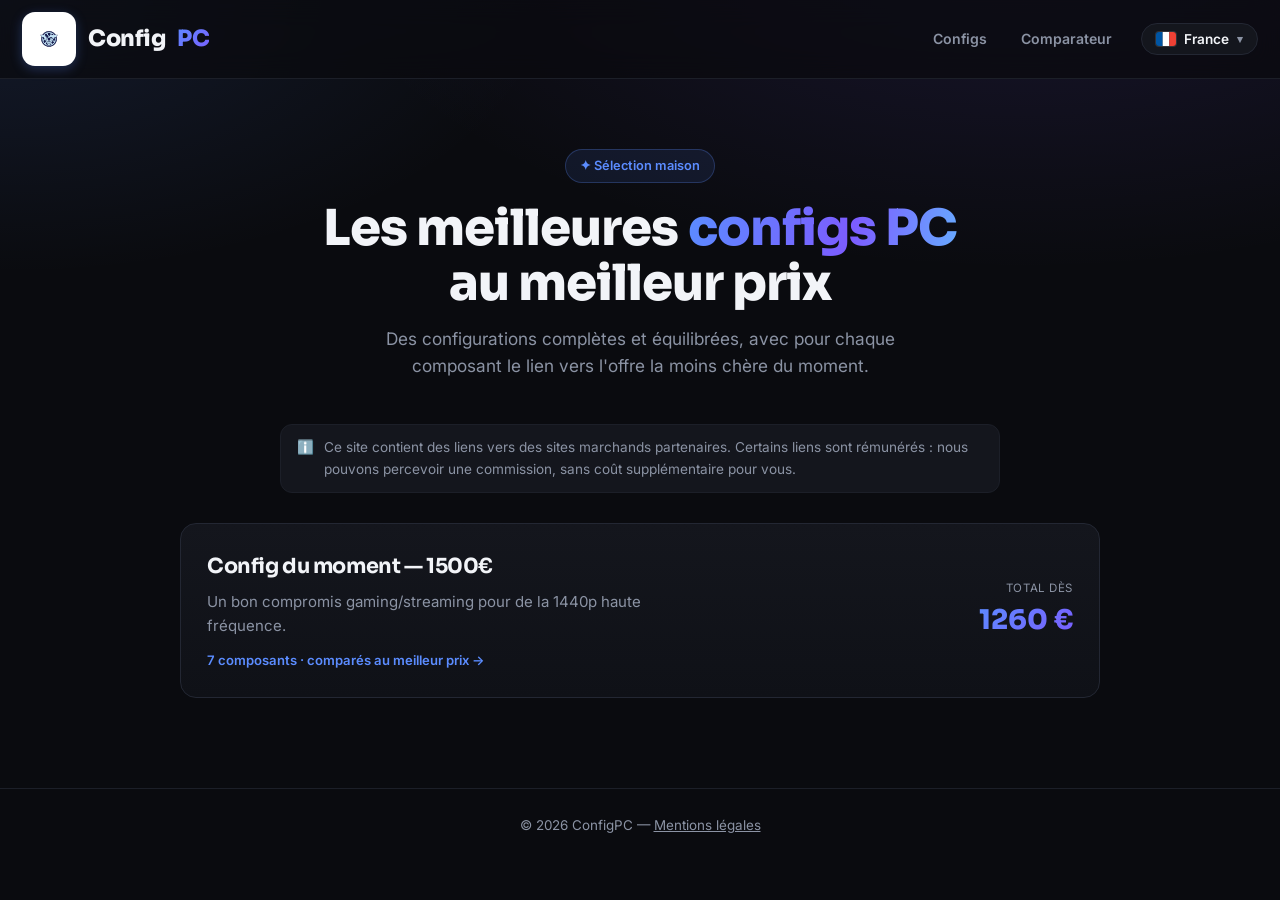
==== commit 25a277c6: "Add files via upload" ====
--- a/index.html
+++ b/index.html
@@ -8,11 +8,15 @@
 <meta http-equiv="Expires" content="0">
 
 <title>ConfigPC — Les meilleures configs PC du moment</title>
-<link rel="stylesheet" href="style.css?v=7">
+<link rel="stylesheet" href="style.css?v=8">
 </head>
 <body>
 <header class="site">
   <a class="logo" href="index.html"><img class="logo-img" src="logo.png" alt="ConfigPC">Config<span>PC</span></a>
+  <nav class="mainnav">
+    <a href="index.html" class="navlink" data-p="index">Configs</a>
+    <a href="compare.html" class="navlink" data-p="compare">Comparateur</a>
+  </nav>
   <div class="tag">Configs mises à jour régulièrement</div>
 </header>
 
@@ -34,8 +38,7 @@
   © <span id="year"></span> ConfigPC — <a href="#">Mentions légales</a>
 </footer>
 
-<script src="ui.js?v=7"></script>
-<script src="merchants.js?v=7"></script>
+<script src="ui.js?v=8"></script>
 <script>
   const s = document.createElement('script');
   s.src = 'data.js?t=' + Date.now();
@@ -51,7 +54,7 @@
     if (notice) document.querySelector(".disclosure").insertAdjacentHTML("beforebegin", notice);
     const list = document.getElementById("configs-list");
     CONFIGS.forEach((cfg, i) => {
-      const total = configTotal(cfg);
+      const total = configTotalText(cfg);
       const nb = cfg.components.length;
       const missing = missingCount(cfg);
       const a = document.createElement("a");
@@ -67,7 +70,7 @@
         </div>
         <div class="price-wrap">
           <div class="price-label">Total dès</div>
-          <div class="config-price">${total} €</div>
+          <div class="config-price">${total}</div>
         </div>`;
       list.appendChild(a);
     });
--- a/style.css
+++ b/style.css
@@ -304,3 +304,39 @@
 }
 
 .merchant-warn { font-size: .74rem; color: var(--warn); margin-top: 5px; opacity: .9; }
+
+/* ---------- Logo plus grand ---------- */
+header.site .logo .logo-img { width: 54px; height: 54px; border-radius: 13px; padding: 3px; }
+header.site .logo { font-size: 1.4rem; gap: 12px; }
+
+/* ---------- Navigation principale ---------- */
+.mainnav { display: flex; gap: 4px; margin-left: auto; margin-right: 14px; }
+.navlink {
+  padding: 8px 15px; border-radius: 999px; text-decoration: none;
+  color: var(--muted); font-size: .88rem; font-weight: 600;
+  transition: color .15s, background .15s;
+}
+.navlink:hover { color: var(--text); background: var(--panel); }
+.navlink.active { color: var(--text); background: var(--panel-2); border: 1px solid var(--border); }
+
+/* ---------- Outils du comparateur ---------- */
+.cmp-tools { display: flex; gap: 10px; margin-bottom: 20px; flex-wrap: wrap; }
+.cmp-search, .cmp-select {
+  background: var(--panel); border: 1px solid var(--border); color: var(--text);
+  border-radius: 11px; padding: 12px 15px; font-size: .92rem; font-family: 'Inter', sans-serif;
+  transition: border-color .15s;
+}
+.cmp-search { flex: 1; min-width: 200px; }
+.cmp-search:focus, .cmp-select:focus { outline: none; border-color: var(--accent); }
+.cmp-select { cursor: pointer; }
+
+/* prix converti */
+.conv { font-size: .74rem; color: var(--muted); }
+
+@media (max-width: 700px) {
+  header.site { padding: 10px 12px; flex-wrap: wrap; }
+  header.site .logo .logo-img { width: 44px; height: 44px; }
+  header.site .logo { font-size: 1.15rem; }
+  .mainnav { margin: 0; order: 3; width: 100%; justify-content: center; padding-top: 8px; }
+  .navlink { padding: 7px 13px; font-size: .84rem; }
+}
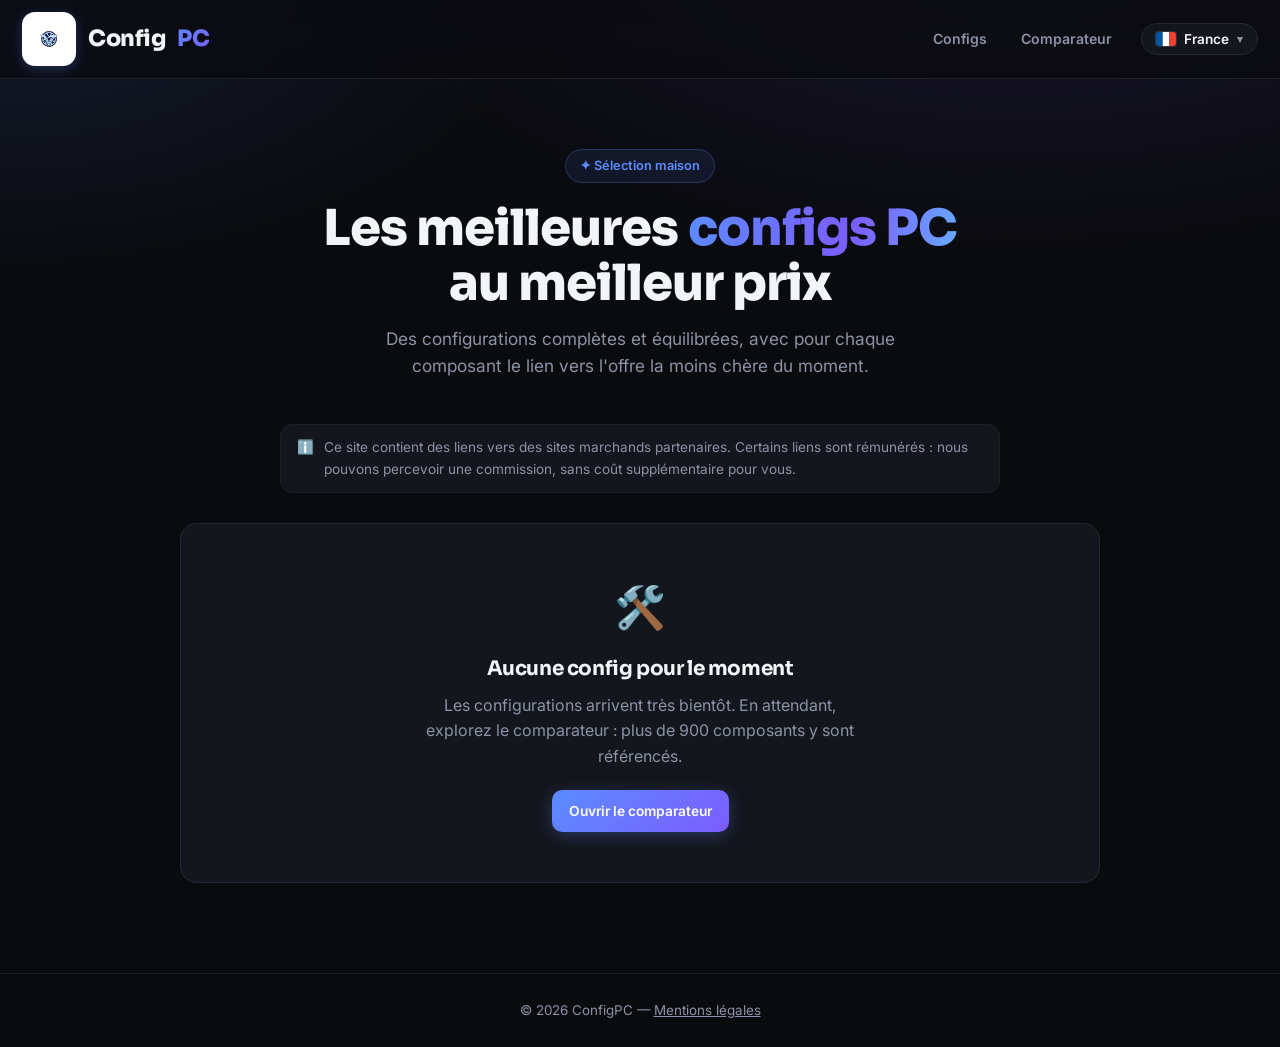
==== commit 98043854: "Add files via upload" ====
--- a/index.html
+++ b/index.html
@@ -8,7 +8,7 @@
 <meta http-equiv="Expires" content="0">
 
 <title>ConfigPC — Les meilleures configs PC du moment</title>
-<link rel="stylesheet" href="style.css?v=8">
+<link rel="stylesheet" href="style.css?v=11">
 </head>
 <body>
 <header class="site">
@@ -38,7 +38,7 @@
   © <span id="year"></span> ConfigPC — <a href="#">Mentions légales</a>
 </footer>
 
-<script src="ui.js?v=8"></script>
+<script src="ui.js?v=11"></script>
 <script>
   const s = document.createElement('script');
   s.src = 'data.js?t=' + Date.now();
@@ -53,6 +53,17 @@
     const notice = countryNotice();
     if (notice) document.querySelector(".disclosure").insertAdjacentHTML("beforebegin", notice);
     const list = document.getElementById("configs-list");
+    if (!CONFIGS.length) {
+      list.innerHTML = `
+        <div class="empty-state">
+          <div class="empty-ico">🛠️</div>
+          <h2>Aucune config pour le moment</h2>
+          <p>Les configurations arrivent très bientôt. En attendant, explorez le comparateur :
+             plus de 900 composants y sont référencés.</p>
+          <a class="btn" href="compare.html">Ouvrir le comparateur</a>
+        </div>`;
+      return;
+    }
     CONFIGS.forEach((cfg, i) => {
       const total = configTotalText(cfg);
       const nb = cfg.components.length;
--- a/style.css
+++ b/style.css
@@ -340,3 +340,39 @@
   .mainnav { margin: 0; order: 3; width: 100%; justify-content: center; padding-top: 8px; }
   .navlink { padding: 7px 13px; font-size: .84rem; }
 }
+
+/* éviter les retours à la ligne dans les prix et boutons */
+.offer-total, .old-price, .conv, .config-price, .config-total { white-space: nowrap; }
+.btn { white-space: nowrap; }
+.offer-right { flex-shrink: 0; }
+.offer-merchant { flex: 1; }
+
+/* ---------- Courbe de prix ---------- */
+.chart-panel { max-height: 0; overflow: hidden; transition: max-height .35s ease; }
+.chart-panel.open { max-height: 400px; border-top: 1px solid var(--border-soft); padding: 16px 18px 6px; }
+.chart-head { display: flex; justify-content: space-between; align-items: baseline; gap: 12px; flex-wrap: wrap; margin-bottom: 8px; }
+.chart-label { font-size: .72rem; color: var(--muted); text-transform: uppercase; letter-spacing: .05em; margin-right: 8px; }
+.chart-now { font-size: 1.15rem; font-weight: 800; }
+.chart-range { font-size: .76rem; color: var(--muted); }
+.trend { font-size: .78rem; font-weight: 700; margin-left: 8px; padding: 2px 8px; border-radius: 999px; }
+.trend.down { color: #6ff0a8; background: rgba(47,212,122,.14); }
+.trend.up   { color: #ff9a9a; background: rgba(255,90,90,.14); }
+.trend.flat { color: var(--muted); background: var(--panel-2); }
+.chart { width: 100%; height: 170px; display: block; }
+.chart .curve { fill: none; stroke: #5b8cff; stroke-width: 2.2; stroke-linejoin: round; stroke-linecap: round; }
+.chart .grid { stroke: var(--border-soft); stroke-width: 1; }
+.chart .pt { fill: #5b8cff; stroke: var(--panel); stroke-width: 1.4; }
+.chart .ylab { fill: var(--muted); font-size: 10px; text-anchor: end; font-family: 'Inter', sans-serif; }
+.chart .xlab { fill: var(--muted); font-size: 10px; font-family: 'Inter', sans-serif; }
+.chart .xlab.end { text-anchor: end; }
+.chart-empty { color: var(--muted); font-size: .86rem; padding: 14px 0 18px; line-height: 1.6; }
+.spec-line { font-size: .78rem; color: var(--muted); margin-top: 2px; }
+.component-card.noprice { opacity: .62; }
+.component-card.noprice .ico svg { color: var(--muted); }
+
+/* état vide sur l'accueil */
+.empty-state { text-align: center; padding: 50px 24px; background: var(--panel); border: 1px solid var(--border); border-radius: var(--radius); }
+.empty-state .empty-ico { font-size: 2.6rem; margin-bottom: 12px; }
+.empty-state h2 { margin: 0 0 8px; font-size: 1.25rem; }
+.empty-state p { color: var(--muted); max-width: 440px; margin: 0 auto 20px; }
+.result-count { color: var(--muted); font-size: .84rem; margin: 0 4px 14px; }
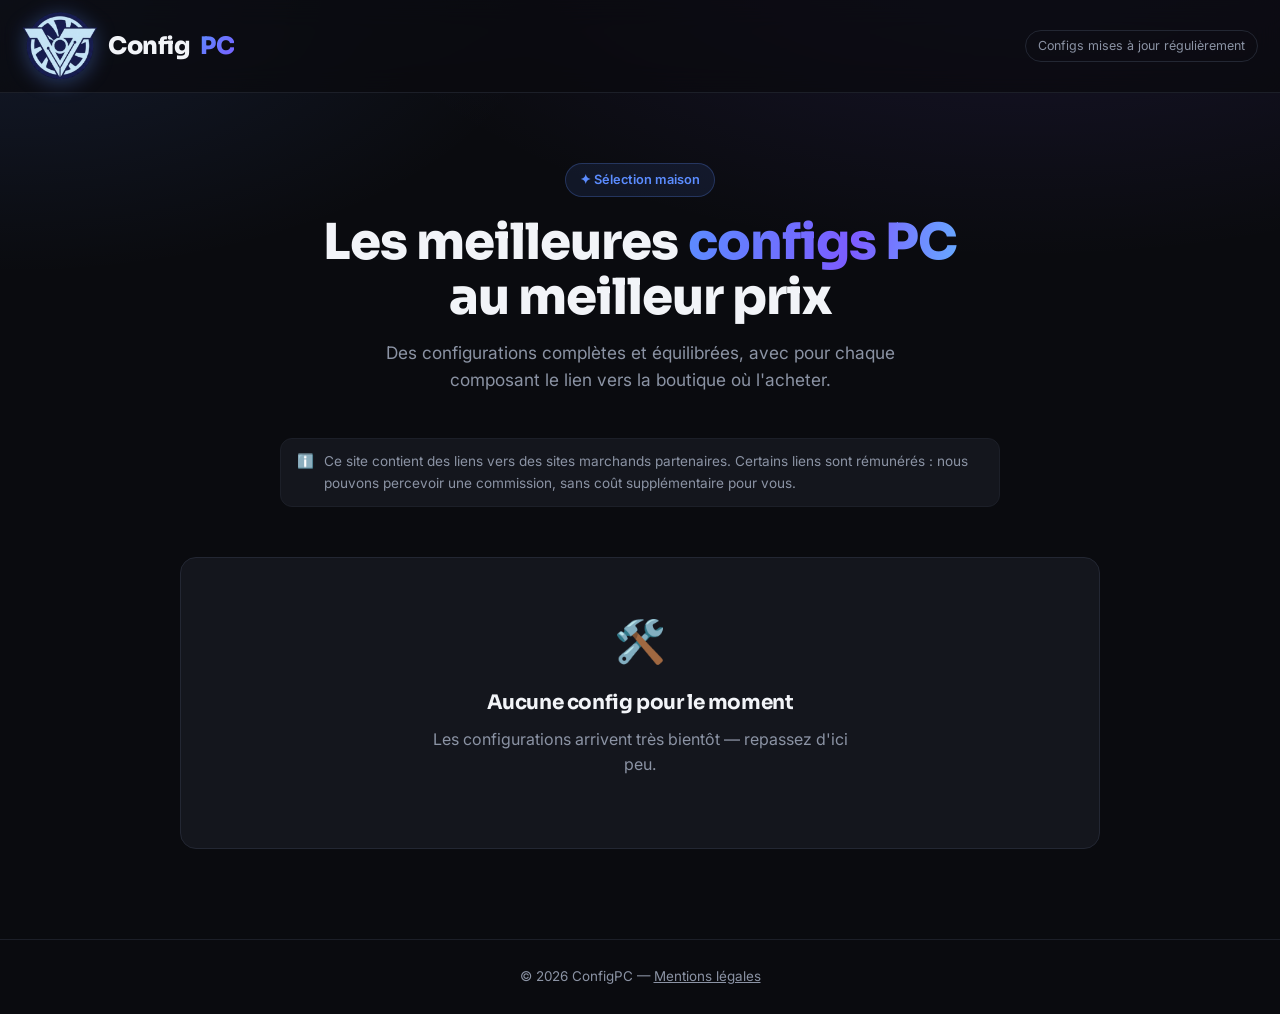
==== commit d448b32c: "Add files via upload" ====
--- a/index.html
+++ b/index.html
@@ -4,19 +4,12 @@
 <meta charset="utf-8">
 <meta name="viewport" content="width=device-width, initial-scale=1">
 <meta http-equiv="Cache-Control" content="no-cache, no-store, must-revalidate">
-<meta http-equiv="Pragma" content="no-cache">
-<meta http-equiv="Expires" content="0">
-
 <title>ConfigPC — Les meilleures configs PC du moment</title>
-<link rel="stylesheet" href="style.css?v=11">
+<link rel="stylesheet" href="style.css?v=20">
 </head>
 <body>
 <header class="site">
   <a class="logo" href="index.html"><img class="logo-img" src="logo.png" alt="ConfigPC">Config<span>PC</span></a>
-  <nav class="mainnav">
-    <a href="index.html" class="navlink" data-p="index">Configs</a>
-    <a href="compare.html" class="navlink" data-p="compare">Comparateur</a>
-  </nav>
   <div class="tag">Configs mises à jour régulièrement</div>
 </header>
 
@@ -24,13 +17,14 @@
   <section class="hero">
     <span class="eyebrow">✦ Sélection maison</span>
     <h1>Les meilleures <span class="grad">configs PC</span><br>au meilleur prix</h1>
-    <p>Des configurations complètes et équilibrées, avec pour chaque composant le lien vers l'offre la moins chère du moment.</p>
+    <p>Des configurations complètes et équilibrées, avec pour chaque composant le lien vers la boutique où l'acheter.</p>
   </section>
 
   <div class="disclosure">
     <span>Ce site contient des liens vers des sites marchands partenaires. Certains liens sont rémunérés : nous pouvons percevoir une commission, sans coût supplémentaire pour vous.</span>
   </div>
 
+  <div class="tier-filter" id="filtres"></div>
   <div class="configs-grid" id="configs-list"></div>
 </main>
 
@@ -38,55 +32,93 @@
   © <span id="year"></span> ConfigPC — <a href="#">Mentions légales</a>
 </footer>
 
-<script src="ui.js?v=11"></script>
+<script src="ui.js?v=20"></script>
 <script>
-  const s = document.createElement('script');
-  s.src = 'data.js?t=' + Date.now();
-  s.onload = initAccueil;
-  s.onerror = () => { document.getElementById('configs-list').innerHTML =
-    '<p style="color:#8b93a4">Impossible de charger le catalogue (data.js).</p>'; };
-  document.head.appendChild(s);
+let CFG = [];
+let filtre = '';
 
-  function initAccueil() {
-    document.getElementById("year").textContent = new Date().getFullYear();
-    initCountrySelector();
-    const notice = countryNotice();
-    if (notice) document.querySelector(".disclosure").insertAdjacentHTML("beforebegin", notice);
-    const list = document.getElementById("configs-list");
-    if (!CONFIGS.length) {
-      list.innerHTML = `
-        <div class="empty-state">
-          <div class="empty-ico">🛠️</div>
-          <h2>Aucune config pour le moment</h2>
-          <p>Les configurations arrivent très bientôt. En attendant, explorez le comparateur :
-             plus de 900 composants y sont référencés.</p>
-          <a class="btn" href="compare.html">Ouvrir le comparateur</a>
-        </div>`;
-      return;
-    }
-    CONFIGS.forEach((cfg, i) => {
-      const total = configTotalText(cfg);
-      const nb = cfg.components.length;
-      const missing = missingCount(cfg);
-      const a = document.createElement("a");
-      a.className = "config-card reveal";
-      a.style.animationDelay = (0.06 * i) + "s";
-      a.href = "config.html?id=" + encodeURIComponent(cfg.id);
-      a.innerHTML = `
-        <div>
-          <h2>${cfg.name}</h2>
-          <p>${cfg.description || ""}</p>
-          <div class="cta">${nb} composants · comparés au meilleur prix →</div>
-          ${missing ? `<div class="missing-note">${missing} composant${missing>1?"s":""} sans offre dans votre pays</div>` : ""}
+const s = document.createElement('script');
+s.src = 'data.js?t=' + Date.now();
+s.onload = () => fetch('configs.json?t='+Date.now())
+  .then(r=>r.ok?r.json():{actives:[]}).catch(()=>({actives:[]}))
+  .then(j=>{ CFG = (j.actives||[]).filter(c=>!configExpiree(c)); init(); });
+s.onerror = () => document.getElementById('configs-list').innerHTML =
+  '<p style="color:#8b93a4">Impossible de charger les configurations.</p>';
+document.head.appendChild(s);
+
+function init(){
+  document.getElementById("year").textContent = new Date().getFullYear();
+
+  // filtres par gamme
+  const f = document.getElementById('filtres');
+  const dispo = Object.keys(TIERS).filter(k => CFG.some(c=>c.tier===k));
+  if (dispo.length > 1) {
+    f.innerHTML = `<button class="tier-btn active" data-t="">Toutes</button>` +
+      dispo.map(k=>`<button class="tier-btn" data-t="${k}" style="--tc:${TIERS[k].couleur}">${TIERS[k].nom}</button>`).join('');
+    f.querySelectorAll('.tier-btn').forEach(b=>b.addEventListener('click',()=>{
+      f.querySelectorAll('.tier-btn').forEach(x=>x.classList.remove('active'));
+      b.classList.add('active'); filtre = b.dataset.t; afficher();
+    }));
+  }
+  afficher();
+}
+
+function afficher(){
+  const list = document.getElementById("configs-list");
+  const vues = filtre ? CFG.filter(c=>c.tier===filtre) : CFG;
+
+  if (!vues.length) {
+    list.innerHTML = `
+      <div class="empty-state">
+        <div class="empty-ico">🛠️</div>
+        <h2>${CFG.length ? 'Aucune config dans cette gamme' : 'Aucune config pour le moment'}</h2>
+        <p>${CFG.length ? 'Essayez une autre gamme.' : 'Les configurations arrivent très bientôt — repassez d\'ici peu.'}</p>
+      </div>`;
+    return;
+  }
+
+  list.innerHTML = vues.map((cfg,i)=>{
+    const L = getLabel(cfg.label), T = getTier(cfg.tier);
+    const nb = (cfg.components||[]).length;
+    return `
+      <a class="config-card reveal ${L?'has-label':''}" style="animation-delay:${0.06*i}s"
+         href="config.html?id=${encodeURIComponent(cfg.id)}">
+        ${L?`<div class="card-label ${L.flocons?'snow':''}" style="background:${L.bg};color:${L.fg};border-color:${L.bord}">
+              ${L.deco?`<span class="deco">${L.deco}</span>`:''}${L.nom}</div>`:''}
+        <div class="card-body">
+          <div>
+            ${T?`<span class="tier-badge" style="--tc:${T.couleur}">${T.nom}</span>`:''}
+            <h2>${cfg.name}</h2>
+            <p>${cfg.description||''}</p>
+            <div class="cta">${nb} composant${nb>1?'s':''} · voir le détail →</div>
+            ${cfg.expire?`<div class="countdown-line" data-end="${cfg.expire}"></div>`:''}
+          </div>
+          <div class="price-wrap">
+            <div class="price-label">Total</div>
+            <div class="config-price">${configTotalText(cfg)}</div>
+          </div>
         </div>
-        <div class="price-wrap">
-          <div class="price-label">Total dès</div>
-          <div class="config-price">${total}</div>
-        </div>`;
-      list.appendChild(a);
-    });
-    revealOnScroll();
-  }
+      </a>`;
+  }).join('');
+
+  revealOnScroll();
+  minuteurs();
+}
+
+function minuteurs(){
+  const els=[...document.querySelectorAll('.countdown-line[data-end]')].filter(e=>e.dataset.end);
+  if(!els.length) return;
+  const tick=()=>els.forEach(el=>{
+    const end=new Date(el.dataset.end).getTime(); let d=end-Date.now();
+    if(isNaN(end)){el.textContent='';return;}
+    if(d<=0){el.textContent='⏱ offre terminée';return;}
+    const j=Math.floor(d/86400000); d-=j*86400000;
+    const h=Math.floor(d/3600000); d-=h*3600000;
+    const m=Math.floor(d/60000);
+    el.innerHTML = `⏱ valable encore <strong>${j>0?j+'j ':''}${h}h ${m}m</strong>`;
+  });
+  tick(); setInterval(tick,30000);
+}
 </script>
 </body>
 </html>
--- a/style.css
+++ b/style.css
@@ -376,3 +376,170 @@
 .empty-state h2 { margin: 0 0 8px; font-size: 1.25rem; }
 .empty-state p { color: var(--muted); max-width: 440px; margin: 0 auto 20px; }
 .result-count { color: var(--muted); font-size: .84rem; margin: 0 4px 14px; }
+
+/* ---------- Logo détouré, agrandi ---------- */
+header.site .logo .logo-img {
+  width: 76px; height: 76px; border-radius: 0; padding: 0;
+  background: none; box-shadow: none; object-fit: contain;
+  filter: drop-shadow(0 3px 10px rgba(91,140,255,.35));
+}
+header.site .logo { font-size: 1.5rem; gap: 10px; }
+header.site { padding: 8px 22px; }
+@media (max-width: 700px) {
+  header.site .logo .logo-img { width: 56px; height: 56px; }
+  header.site .logo { font-size: 1.2rem; }
+}
+.auto-badge { font-size:.68rem; padding:2px 7px; border-radius:999px; background:rgba(91,140,255,.16); color:#a9c4ff; font-weight:600; }
+.drop-badge { font-size:.74rem; font-weight:700; padding:3px 9px; border-radius:999px;
+  background:linear-gradient(135deg,#12b981,#0ea5a5); color:#04211a; }
+.lowest-badge { font-size:.72rem; font-weight:700; padding:3px 9px; border-radius:999px;
+  background:rgba(255,184,77,.18); color:#ffce80; }
+
+/* ============ ÉTIQUETTES DÉCORÉES ============ */
+.label-badge, .card-label, .detail-label {
+  position: relative; overflow: hidden;
+  display: inline-flex; align-items: center; gap: 7px;
+  font-weight: 800; font-family: 'Sora','Inter',sans-serif;
+  border: 1.5px solid; border-radius: 999px;
+  padding: 6px 16px; font-size: .82rem; letter-spacing: .01em;
+  box-shadow: 0 3px 14px rgba(0,0,0,.35);
+}
+.label-badge .deco, .card-label .deco, .detail-label .deco { font-size: .95em; }
+
+/* étiquette posée en haut de la carte config */
+.config-card.has-label { padding-top: 0; }
+.card-label {
+  border-radius: var(--radius) var(--radius) 0 0; border-width: 0 0 1.5px 0;
+  width: 100%; justify-content: center; padding: 10px 16px; font-size: .88rem;
+  box-shadow: none;
+}
+.detail-label {
+  border-radius: 12px; padding: 10px 20px; font-size: .95rem; margin-bottom: 14px;
+}
+
+/* petits flocons animés pour l'étiquette de Noël */
+.snow::before, .snow::after {
+  content: "❄ ❄ ❄ ❄ ❄ ❄ ❄ ❄";
+  position: absolute; left: 0; right: 0; top: -14px;
+  font-size: 9px; opacity: .55; letter-spacing: 14px;
+  animation: tomber 6s linear infinite; pointer-events: none;
+}
+.snow::after { animation-delay: 3s; opacity: .3; letter-spacing: 22px; }
+@keyframes tomber { from { transform: translateY(-6px); } to { transform: translateY(44px); } }
+
+/* ============ GAMMES ============ */
+.tier-badge {
+  display: inline-block; font-size: .7rem; font-weight: 700;
+  text-transform: uppercase; letter-spacing: .05em;
+  color: var(--tc, var(--accent));
+  background: color-mix(in srgb, var(--tc, var(--accent)) 14%, transparent);
+  border: 1px solid color-mix(in srgb, var(--tc, var(--accent)) 40%, transparent);
+  padding: 3px 10px; border-radius: 999px; margin-bottom: 8px;
+}
+.tier-filter { display: flex; gap: 8px; flex-wrap: wrap; margin-bottom: 20px; justify-content: center; }
+.tier-btn {
+  background: var(--panel); border: 1px solid var(--border); color: var(--muted);
+  border-radius: 999px; padding: 9px 18px; font-size: .88rem; font-weight: 600;
+  font-family: 'Inter',sans-serif; cursor: pointer; transition: all .15s;
+}
+.tier-btn:hover { color: var(--text); border-color: var(--tc, var(--accent)); }
+.tier-btn.active {
+  color: var(--tc, var(--text)); background: var(--panel-2);
+  border-color: var(--tc, var(--accent));
+}
+
+/* carte config : corps interne */
+.config-card { flex-direction: column; align-items: stretch; padding: 0; gap: 0; }
+.card-body { display: flex; justify-content: space-between; align-items: center; gap: 20px; padding: 24px 26px; flex-wrap: wrap; }
+.config-card h2 { margin: 0 0 6px; }
+
+/* minuteur public */
+.countdown-line { font-size: .82rem; color: var(--warn); font-weight: 600; margin-top: 10px; }
+.countdown-line.big { font-size: .92rem; margin-top: 12px; }
+
+/* ============ ADMIN ============ */
+.admin-wrap { max-width: 1000px; margin: 0 auto; }
+.adm-tabs { display: flex; gap: 6px; margin-bottom: 18px; flex-wrap: wrap; }
+.adm-tab {
+  background: var(--panel); border: 1px solid var(--border); color: var(--muted);
+  border-radius: 10px; padding: 10px 18px; font-size: .9rem; font-weight: 600;
+  font-family: 'Inter',sans-serif; cursor: pointer; transition: all .15s;
+}
+.adm-tab:hover { color: var(--text); }
+.adm-tab.active { background: var(--grad); color: #fff; border-color: transparent; }
+
+.adm-card { background: var(--panel); border: 1px solid var(--border); border-radius: 14px; padding: 20px; margin-bottom: 16px; }
+.adm-card h3 { margin: 0 0 12px; font-size: 1.05rem; }
+.field { margin-bottom: 12px; }
+.field.grow { flex: 2; }
+.field label { display: block; font-size: .74rem; color: var(--muted); text-transform: uppercase; letter-spacing: .04em; margin-bottom: 5px; }
+.field input, .field select, .field textarea {
+  width: 100%; background: var(--bg-2); border: 1px solid var(--border); color: var(--text);
+  border-radius: 9px; padding: 11px 13px; font-size: .92rem; font-family: 'Inter',sans-serif;
+}
+.field input:focus, .field select:focus { outline: none; border-color: var(--accent); }
+.row, .cfg-top { display: flex; gap: 10px; flex-wrap: wrap; }
+.row > *, .cfg-top > * { flex: 1; min-width: 130px; }
+.hint { font-size: .78rem; color: var(--muted); margin-top: -6px; margin-bottom: 12px; line-height: 1.5; }
+
+.comp-block { border: 1px solid var(--border-soft); border-radius: 11px; padding: 14px; margin-bottom: 12px; background: var(--bg-2); }
+.blk-head { display: flex; justify-content: space-between; align-items: flex-start; margin-bottom: 10px; gap: 10px; }
+.btn-mini { background: var(--panel-2); border: 1px solid var(--border); color: var(--text); border-radius: 8px; padding: 7px 12px; font-size: .8rem; font-weight: 600; cursor: pointer; font-family: 'Inter',sans-serif; }
+.btn-mini:hover { border-color: var(--accent); }
+.btn-mini.danger:hover { border-color: #ff5a5a; color: #ff9a9a; }
+.cfg-actions { display: flex; gap: 10px; margin-top: 14px; flex-wrap: wrap; align-items: center; }
+.comp-total { text-align: right; font-size: .86rem; color: var(--muted); margin-top: 6px; }
+.comp-total strong { color: var(--green); font-size: 1rem; }
+.comp-note { font-size: .82rem; color: var(--muted); margin-top: 6px; font-style: italic; }
+
+.apercu-ligne { display: flex; align-items: center; gap: 10px; flex-wrap: wrap; padding: 12px 14px; background: var(--bg-2); border: 1px solid var(--border-soft); border-radius: 11px; margin-top: 6px; }
+.apercu-label { font-size: .74rem; color: var(--muted); text-transform: uppercase; letter-spacing: .04em; }
+.cfg-total-mini { margin-left: auto; font-size: .88rem; color: var(--muted); }
+.cfg-total-mini strong { color: var(--green); font-size: 1.05rem; }
+.countdown-mini { font-size: .8rem; color: var(--warn); font-weight: 600; }
+.countdown-mini.fini { color: #ff9a9a; }
+
+/* autocomplétion */
+.ac-wrap { position: relative; }
+.ac-list {
+  position: absolute; left: 0; right: 0; top: calc(100% + 4px); z-index: 60;
+  background: var(--panel); border: 1px solid var(--border); border-radius: 11px;
+  box-shadow: var(--shadow); max-height: 300px; overflow-y: auto; padding: 5px;
+  display: none;
+}
+.ac-list.open { display: block; }
+.ac-item {
+  display: block; width: 100%; text-align: left; background: none; border: none;
+  color: var(--text); padding: 9px 11px; border-radius: 8px; cursor: pointer;
+  font-family: 'Inter',sans-serif; font-size: .88rem;
+}
+.ac-item:hover { background: var(--panel-2); }
+.ac-cat { display: inline-block; font-size: .66rem; text-transform: uppercase; letter-spacing: .05em; color: var(--accent); background: rgba(91,140,255,.12); padding: 2px 7px; border-radius: 999px; margin-right: 7px; }
+.ac-name { font-weight: 600; }
+.ac-spec { display: block; font-size: .76rem; color: var(--muted); margin-top: 2px; margin-left: 2px; }
+
+/* historique */
+.arch-card { opacity: .92; }
+.arch-meta { display: flex; align-items: center; gap: 8px; flex-wrap: wrap; margin-top: 6px; }
+.arch-date { font-size: .78rem; color: var(--muted); }
+.table-wrap { overflow-x: auto; }
+.arch-table { width: 100%; border-collapse: collapse; font-size: .86rem; margin-top: 10px; }
+.arch-table th { text-align: left; font-size: .72rem; text-transform: uppercase; letter-spacing: .04em; color: var(--muted); padding: 8px 10px; border-bottom: 1px solid var(--border); font-weight: 600; }
+.arch-table td { padding: 9px 10px; border-bottom: 1px solid var(--border-soft); }
+.arch-table tr:last-child td { border-bottom: none; }
+.arch-table a { color: var(--accent); }
+
+.out { width: 100%; height: 200px; font-family: ui-monospace, Menlo, monospace; font-size: .74rem; background: #0b0d12; color: #9fe6c0; border: 1px solid var(--border); border-radius: 10px; padding: 12px; }
+.steps { font-size: .88rem; color: var(--muted); line-height: 1.7; margin: 0; }
+.steps b { color: var(--text); }
+.ok-msg { color: var(--green); font-size: .86rem; margin-top: 8px; }
+.err-msg { color: #ff9a9a; font-size: .86rem; margin-top: 8px; }
+.recap { display: flex; gap: 20px; flex-wrap: wrap; margin-top: 18px; padding-top: 16px; border-top: 1px solid var(--border-soft); font-size: .86rem; color: var(--muted); }
+.recap strong { color: var(--text); font-size: 1.15rem; display: block; }
+.port { color: var(--muted); font-size: .84rem; }
+
+@media (max-width: 640px) {
+  .card-body { flex-direction: column; align-items: flex-start; }
+  .price-wrap { text-align: left; }
+  .cfg-total-mini { margin-left: 0; width: 100%; }
+}
